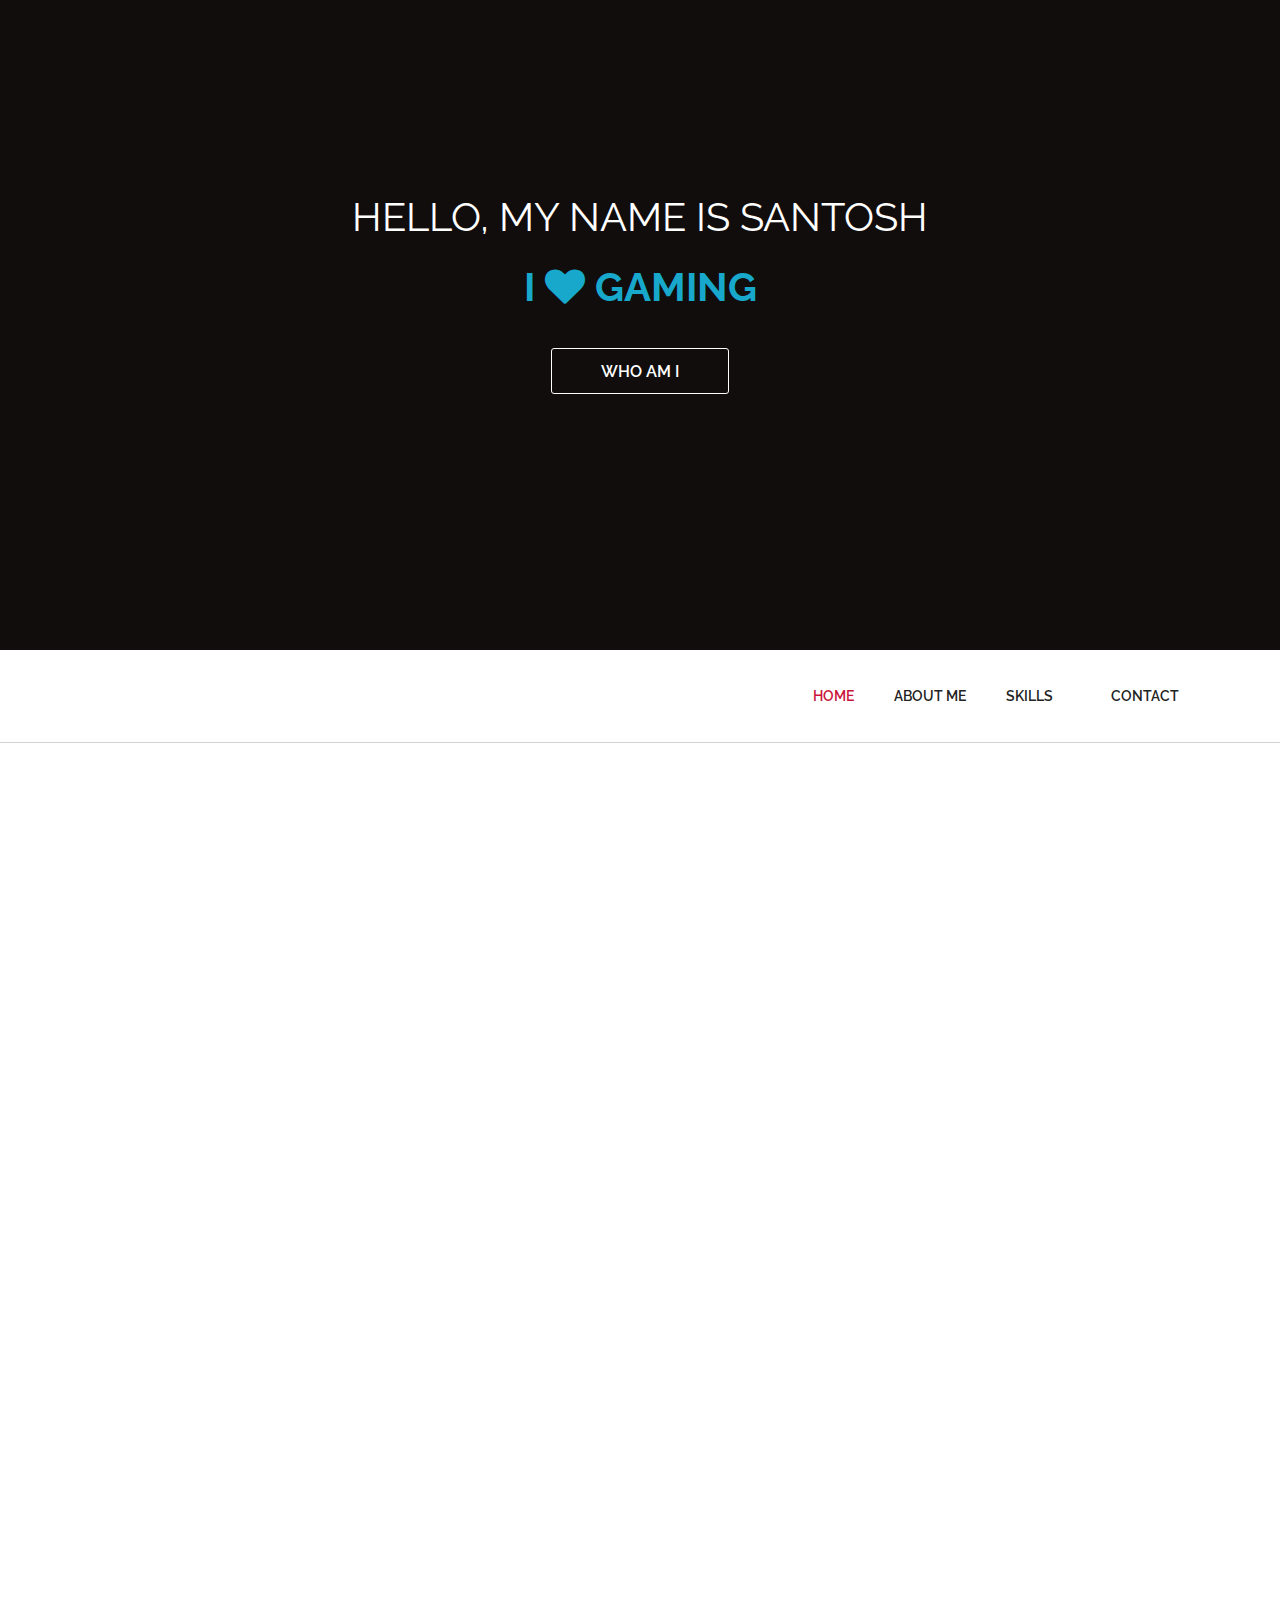
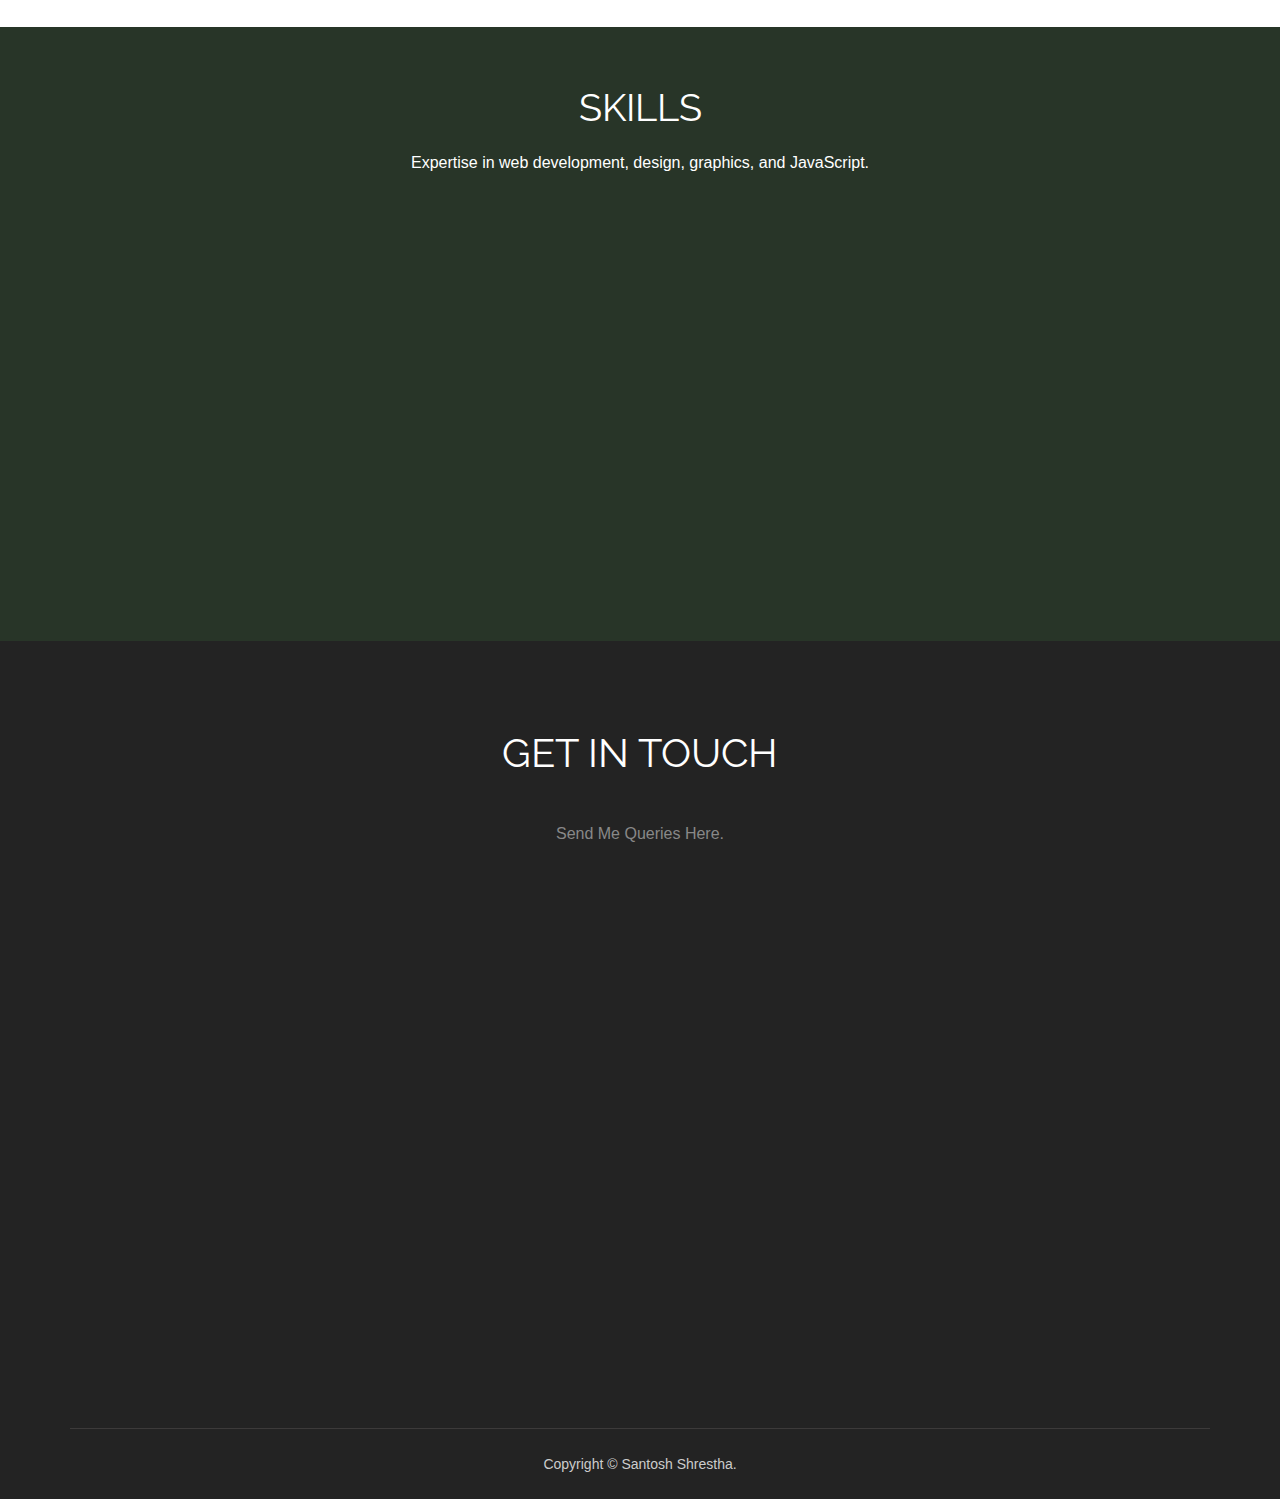
==== index.html @ 0ac62eb0 "first commit" ====
<!--
Author: http://webthemez.com
Note: Donate to remove backlink/credits in the footer(webthemez.com)--
Any help: webthemez@gmail.com
Licence: Creative Commons Attribution 3.0** - http://creativecommons.org/licenses/by/3.0/
-->
<!doctype html>
<html>
<head>
<meta charset="utf-8">
<meta name="viewport" content="width=device-width, maximum-scale=1">
<title>Santosh Shrestha</title>
<link rel="icon" href="favicon.png" type="image/png">
<link href="css/bootstrap.min.css" rel="stylesheet" type="text/css">
<link rel="stylesheet" href="js/fancybox/jquery.fancybox.css" type="text/css" media="screen" />
<link href="css/style.css" rel="stylesheet" type="text/css"> 
<link href="css/font-awesome.css" rel="stylesheet" type="text/css"> 
<link href="css/animate.css" rel="stylesheet" type="text/css">
 
<!--[if lt IE 9]>
    <script src="js/respond-1.1.0.min.js"></script>
    <script src="js/html5shiv.js"></script>
    <script src="js/html5element.js"></script>
<![endif]-->
 <style>
#hero_section{
  background-color:rgb(17, 13, 13);
}
 </style>
</head>
<body>

<!--Hero_Section-->
<section id="hero_section" class="top_cont_outer">
  <div class="hero_wrapper">
    <div class="container">
      <div class="hero_section">
        <div class="row">
          <div class="col-md-12">
		   
            <div class="top_left_cont zoomIn wow animated" > 
              <h2 >Hello, my name is Santosh<br> <strong style="color:rgb(23, 168, 204);">I <i class="fa fa-heart"></i> Gaming</strong></h2>

                <div class="underline"></div>             
              <a href="#aboutUs" class="read_more2">Who Am I</a> </div>
          </div> 
        </div>
      </div>
    </div>
  </div>
</section>
<!--Hero_Section--> 

<!--Header_section-->
<header id="header_wrapper">
  <div class="container">
    <div class="header_box">
    
	  <nav class="navbar navbar-inverse" role="navigation">
      <div class="navbar-header">
        <button type="button" id="nav-toggle" class="navbar-toggle" data-toggle="collapse" data-target="#main-nav"> <span class="sr-only">Toggle navigation</span> <span class="icon-bar"></span> <span class="icon-bar"></span> <span class="icon-bar"></span> </button>
        </div>
	    <div id="main-nav" class="collapse navbar-collapse navStyle">
			<ul class="nav navbar-nav" id="mainNav">
			  <li class="active"><a href="#hero_section" class="scroll-link">Home</a></li>
			  <li><a href="#aboutUs" class="scroll-link">About Me</a></li>
			  <li><a href="#service" class="scroll-link">Skills</a></li>

			 
			  <li><a href="#contact" class="scroll-link">Contact</a></li>
			</ul>
      </div>
	 </nav>
    </div>
  </div>
</header>
<!--Header_section--> 

<section id="aboutUs"><!--About Me-->
  <div class="inner_wrapper aboutUs-container fadeInLeft animated wow">
    <div class="container">
      <h2>Who Am I</h2>
      <h6>A passionate learner stepping into the world of software development</h6>
      <div class="inner_section"> 
        <div class="row">
          <div class="col-lg-12 about-us">
            <div class="row">
              <div class="col-md-6">
                <img class="img-responsive" style="max-height:500px;" src="myphoto.jpeg" alt="Student Developer">
              </div>
              <div class="col-md-6">
                <h3>I'm a Student Exploring the World of Code</h3>
                <p>
                  I am currently pursuing my studies, with a keen interest in software development. As a beginner, I am exploring different programming languages, frameworks, and problem-solving techniques to build my foundation in coding. 
                </p>
                <p>
                  I believe that continuous learning and hands-on practice are the keys to mastering development. My goal is to grow into a skilled developer and work on impactful projects that solve real-world problems.
                </p>

                <ul class="about-us-list">
                  <li class="points">Learning programming languages like Php, JavaScript, and C#</li>
                  <li class="points">Building small projects to enhance my coding skills</li>
                  <li class="points">Exploring web development, app development, and algorithms</li>
                  <li class="points">Participating in coding challenges and hackathons</li>
                  <li class="points">Passionate about technology and eager to learn more</li>
                </ul><!-- /.about-us-list -->
                
              </div><!-- /.col-md-6 -->
            </div><!-- /.row -->  
          </div><!-- /.col-lg-12 -->
        </div>
      </div>
    </div> 
  </div>
</section>

<!--Aboutus--> 


<!--Service-->
<section id="service" style="background-color:rgb(40, 53, 40);">
  <div class="container" >
    <h2>Skills</h2>
    <h6>Expertise in web development, design, graphics, and JavaScript.</h6>
    <div class="service_wrapper">
      <div class="row">
        <div class="col-md-3">
          <div class="service_icon delay-03s animated wow zoomIn">
            <span><i class="fa fa-code"></i></span>
          </div>
          <div class="service_block">
            <h3 class="animated fadeInUp wow">Web Development</h3>
            <p class="animated fadeInDown wow">Building responsive and dynamic websites using modern technologies.</p>
          </div>
        </div>
        <div class="col-md-3">
          <div class="service_icon icon2 delay-03s animated wow zoomIn">
            <span><i class="fa fa-html5"></i></span>
          </div>
          <div class="service_block">
            <h3 class="animated fadeInUp wow">Design</h3>
            <p class="animated fadeInDown wow">Creating visually appealing and user-friendly interfaces.</p>
          </div>
        </div>
        <div class="col-md-3">
          <div class="service_icon icon3 delay-03s animated wow zoomIn">
            <span><i class="fa fa-photo"></i></span>
          </div>
          <div class="service_block">
            <h3 class="animated fadeInUp wow">Graphics</h3>
            <p class="animated fadeInDown wow">Expertise in graphic design, branding, and digital illustrations.</p>
          </div>
        </div>
        <div class="col-md-3">
          <div class="service_icon icon3 delay-03s animated wow zoomIn">
            <span><i class="fa fa-user"></i></span>
          </div>
          <div class="service_block">
            <h3 class="animated fadeInUp wow">JavaScript</h3>
            <p class="animated fadeInDown wow">Developing interactive and dynamic web applications with JavaScript.</p>
          </div>
        </div>
      </div>
    </div>
  </div>
</section>

<!--Service-->

<!--Footer-->
<footer class="footer_wrapper" id="contact">
  <div class="container">
    <section class="page_section contact" id="contact">
      <div class="contact_section">
        <h2>Get In Touch</h2>
	<h6>Send Me Queries Here.</h6>
     
      </div>
      <div class="row">
        <div class="col-lg-4 wow fadeInLeft">	
		 <div class="contact_info">
                            <div class="detail">
                                <h4>Dhulikhel</h4>
                                <p>Dhulikhel -5, Kavre</p>
                            </div>
                            <div class="detail">
                                <h4>Call me</h4>
                                <p>+977 9847779690</p>
                            </div>
                            <div class="detail">
                                <h4>Email me</h4>
                                <p>emperoropm@gmail.com</p>
                            </div> 
                        </div>
       		  
			  
          
          <ul class="social_links">
  
            <li class="facebook animated bounceIn wow delay-03s"><a href="https://www.facebook.com/profile.php?id=100077700365118"><i class="fa fa-facebook"></i></a></li>
            <li class="facebook animated bounceIn wow delay-03s">
              <a href="https://www.instagram.com/santoshresthaa_/">
                  <i class="fa fa-instagram"></i>
              </a>
          </li>
          
          <li class="facebook animated bounceIn wow delay-03s">
              <a href="https://www.linkedin.com/in/santosh-shrestha-869738327/">
                  <i class="fa fa-linkedin"></i>
              </a>
          </li>
          </ul>
        </div>
        <div class="col-lg-8 wow fadeInLeft delay-06s">
          <form class="form"  action="https://formspree.io/f/xnnppvad" method="POST">
            <input class="input-text" type="text" name="name" placeholder="Your Name *" required>
            <input class="input-text" type="email" name="email" placeholder="Your E-mail *" required>
            <textarea class="input-text text-area" name="message" placeholder="Your Message *" rows="4" required></textarea>
            <input class="input-btn" type="submit" value="Send Message">
        </form>
        </div>
      </div>
    </section>
  </div>
  <div class="container">
    <div class="footer_bottom"><span>Copyright © Santosh Shrestha</a>. </span> </div>
  </div>
</footer>

<script type="text/javascript" src="js/jquery-1.11.0.min.js"></script>
<script type="text/javascript" src="js/bootstrap.min.js"></script>
<script type="text/javascript" src="js/jquery-scrolltofixed.js"></script>
<script type="text/javascript" src="js/jquery.nav.js"></script> 
<script type="text/javascript" src="js/jquery.easing.1.3.js"></script>
<script type="text/javascript" src="js/jquery.isotope.js"></script>
<script src="js/fancybox/jquery.fancybox.pack.js" type="text/javascript"></script> 
<script type="text/javascript" src="js/wow.js"></script> 
<script type="text/javascript" src="js/custom.js"></script>

</body>
</html>
---- css/style.css ----
/*
Author: http://webthemez.com
Note: Donate to remove backlink/credits in the footer(webthemez.com)--
Any help: webthemez@gmail.com
Licence: Creative Commons Attribution 3.0** - http://creativecommons.org/licenses/by/3.0/
*/
@charset "utf-8";
@import url(http://fonts.googleapis.com/css?family=Raleway:800,700,400);
@import url(http://fonts.googleapis.com/css?family=Signika:400,600);

/* Reset
---------------------------------*/
ul {
    list-style: none;
}

.figure {
    margin: 0px;
}

img {
    max-width: 100%;
}

a, a:hover, a:active {
    outline: 0px !important;
	text-decoration:none;
}
.clear {
    clear: both;
    display: block;
    overflow: hidden;
    visibility: hidden;
    width: 0;
    height: 0;
}
.clearfix:before,
.clearfix:after {
    content: '\0020';
    display: block;
    overflow: hidden;
    visibility: hidden;
    width: 0;
    height: 0;
}

.clearfix:after {
    clear: both;
}

/* Common style */
.grid figure {
	position: relative;
	float: left;
	overflow: hidden;
	margin: 10px 1%;
	min-width: 320px;
	max-width: 480px;
	max-height: 360px;
	width: 48%;
	background: #3085a3;
	text-align: center;
	cursor: pointer;
}

.grid figure img {
	position: relative;
	display: block;
	min-height: 100%;
	max-width: 100%;
	opacity: 0.8;
}

.grid figure figcaption {
	padding: 2em;
	color: #fff;
	text-transform: uppercase;
	font-size: 1.25em;
	-webkit-backface-visibility: hidden;
	backface-visibility: hidden;
}

.grid figure figcaption::before,
.grid figure figcaption::after {
	pointer-events: none;
}

.grid figure figcaption,
.grid figure figcaption > a {
	position: absolute;
	top: 0;
	left: 0;
	width: 100%;
	height: 100%;
}

/* Anchor will cover the whole item by default */
/* For some effects it will show as a button */
.grid figure figcaption > a {
	z-index: 1000;
	text-indent: 200%;
	white-space: nowrap;
	font-size: 0;
	opacity: 0;
}

.grid figure h2 {
	word-spacing: -0.15em;
	font-weight: 300;
}

.grid figure h2 span {
	font-weight: 800;
}

.grid figure h2,
.grid figure p {
	margin: 0;
}

.grid figure p {
	letter-spacing: 1px;
	font-size: 68.5%;
}

/*---------------*/
/***** Oscar *****/
/*---------------*/

figure.effect-oscar {
	background: -webkit-linear-gradient(45deg, #22682a 0%, #9b4a1b 40%, #3a342a 100%);
	background: linear-gradient(45deg, #22682a 0%,#9b4a1b 40%,#3a342a 100%);
}

figure.effect-oscar img {
	opacity: 0.9;
	-webkit-transition: opacity 0.35s;
	transition: opacity 0.35s;
}

figure.effect-oscar figcaption {
	padding: 3em;
	background-color: rgba(58,52,42,0.7);
	-webkit-transition: background-color 0.35s;
	transition: background-color 0.35s;
}

figure.effect-oscar figcaption::before {
	position: absolute;
	top: 30px;
	right: 30px;
	bottom: 30px;
	left: 30px;
	border: 1px solid #fff;
	content: '';
}

figure.effect-oscar h2 {
	margin: 20% 0 10px 0;
	-webkit-transition: -webkit-transform 0.35s;
	transition: transform 0.35s;
	-webkit-transform: translate3d(0,100%,0);
	transform: translate3d(0,100%,0);
	color:#A3A3A3;
}

figure.effect-oscar figcaption::before,
figure.effect-oscar p {
	opacity: 0;
	-webkit-transition: opacity 0.35s, -webkit-transform 0.35s;
	transition: opacity 0.35s, transform 0.35s;
	-webkit-transform: scale(0);
	transform: scale(0);
}

figure.effect-oscar:hover h2 {
	-webkit-transform: translate3d(0,0,0);
	transform: translate3d(0,0,0);
	color:#fff;
}

figure.effect-oscar:hover figcaption::before,
figure.effect-oscar:hover p {
	opacity: 1;
	-webkit-transform: scale(1);
	transform: scale(1);
	color:#fff;+++++++
}

figure.effect-oscar:hover figcaption {
	background-color: rgba(58,52,42,0);
}

figure.effect-oscar:hover img {
	opacity: 0.4;
}

/* Styles
---------------------------------*/
body {
    background: #fff;
    font-family: 'Open Sans', sans-serif;
    font-size: 14px;
    font-weight: normal;
    color: #888888;
    margin: 0;
}

h2 {
    font-size: 38px;
    color: #222222;
    font-family: 'Raleway', sans-serif;
    font-weight: normal;
    margin: 0px 0 25px 0;
    text-align: center;
    text-transform: uppercase;
}

h3 {
    font-family: 'Open Sans', sans-serif;
    font-weight: 600;
    color: #222222;
    font-size: 18px;
    margin: 0 0 5px 0;
}

h6 {
    font-size: 16px;
    color: #888888;
    font-family: 'Open Sans', sans-serif;
    font-weight: 400;
    text-align: center;
    margin: 0 0 60px 0;
}

p {
    line-height: 24px;
    margin: 0;
}

/* Header Styles
---------------------------------*/

#header_wrapper {
    background: #ffffff;
    padding: 20px 0px;
	
    border-top: bisque;
	box-shadow: 1px 1px 4px rgba(60, 60, 60, 0.44);
    border-bottom: 1px solid #D2D2D2;
}

.header_box {
    position: relative;
}

.logo {
    float: left;
    margin-top: 8px;
	position: relative;
	z-index: 2;
}

.res-nav_click {
    display: none;
}
	

/* Nav Styles
---------------------------------*/
.navbar-inverse {
    background-color: transparent;
    border-color: transparent;
}

.navbar {
    min-height: 40px;
    margin-bottom: 0px;
}

.navbar-inverse .navbar-nav > li > a {
    color: #222;
}

.navStyle {
    float: right;
}

.navStyle ul {
    list-style: none;
    padding: 0px;
}

.navStyle ul li {
    display: inline-block;
    margin: 0 5px;
}

.navStyle ul li:first-child {
	/*margin:0px;*/;
}

.navStyle ul li:last-child {
    margin: 0 0 0 23px;
}

.navStyle ul li a {
    display: block;
    font-size: 14px;
    color: #222222;
    font-family: 'Raleway', sans-serif;
    text-decoration: none;
    text-transform: uppercase;
    font-weight: 600;
    transition: all 0.2s ease-in-out;
    -moz-transition: all 0.2s ease-in-out;
    -webkit-transition: all 0.2s ease-in-out;
}

.navStyle ul li a:hover {
    color: #ED5441;
}

.navStyle > li > a:hover, .nav > li > a:focus {
    text-decoration: none;
    color: #ED5441;
    background-color: transparent;
}

.navbar-inverse .navbar-nav > li > a:hover, .navbar-inverse .navbar-nav > li > a:focus {
    color: #CA133A;
    background-color: transparent;
}

.navbar-inverse .navbar-nav > .active > a, .navbar-inverse .navbar-nav > .active > a:hover, .navbar-inverse .navbar-nav > .active > a:focus {
    color: #CB143B;
    background-color: transparent;
}

.navStyle > li.active > a,
.navStyle > li.active > a:hover {
    text-decoration: none;
    color: #ED5441;
    background-color: transparent;
}

.borderLeft {
    border-left: 1px solid #DADADA;
}

.borderTop {
    margin-top: 30px;
    border-top: 1px solid #DADADA;
}

.mrgTop {
    margin-top: 30px;
}
/* Top_content
---------------------------------*/

.top_cont_outer {
    background: #ED5441;
    position: relative;
	
    background: #CE1139;
	height:650px;
}

.hero_section {
    position: relative;
    padding-top: 72px;
}

.white_pad {
    position: relative;
    right: 0px;
    bottom: 0px;
}

.white_pad img {
    position: absolute;
    right: 0px;
    bottom: 0px;
}

.top_left_cont {
    padding: 110px 0;
}

.top_left_cont h3 {
    font-size: 16px;
    color: #f56eab;
    margin: 0 0 20px 0;
    text-align: left;
    font-weight: 700;
}

.top_left_cont h2 {
    font-size: 40px;
    color: #FFF;
    margin: 0 0 26px 0;
    font-family: 'Raleway', sans-serif;
    text-align: center;
    line-height: 70px;
}

.top_left_cont h2 strong {
    font-weight: 700;
	
    color: #FFE800;
}

.top_left_cont p {
font-size: 18px;
color: #FFFFFF;
margin: 0 0 30px 0;
line-height: 33px;
text-align: center;
font-weight: normal;
font-size: 22px;
/* font-weight: 300; */
text-align: center;
letter-spacing: 1px;
}

a.read_more, a.read_more2 {
    font-family: 'Raleway', sans-serif;
    display: block;
    font-size: 16px;
    width: 178px;
    height: 46px;
    line-height: 46px;
    border-radius: 3px;
    text-align: center;
    text-transform: uppercase;
    font-weight: 600;
    transition: all 0.2s ease-in-out;
    -moz-transition: all 0.2s ease-in-out;
    -webkit-transition: all 0.2s ease-in-out;
    background: transparent;
    color: #fff;
    border: 1px solid #fff;
	margin:0 auto;
}
a.read_more{
	 color: #3C3C3C;
	 border: 1px solid #3C3C3C;
}
a.read_more2:hover, a.read_more:hover {
    background: #fff;
    color: #0593F9;
    border: 1px solid #fff;
}
a.read_more:hover {
    background: #fff;
    color: #ED5441;
    border: 1px solid #ED5441;
}

	







/* Services
---------------------------------*/

#service {
    padding: 60px 0px;
    background: #CE1139;
}
#service h2{
  color: #fff;

}
.service_wrapper {
    padding: 40px 0 40px;
}

.service_section {
}

.service_block {
    text-align: center;
    padding-left: 15px;
    padding-right: 15px; 
	position: relative;
}

.service_icon {  
    width: 90px;
    height: 85px;
    margin: 0px auto 25px; 
}

 

.service_icon span {
    background: transparent; 
    display: block;
    height: 100%;
    width: 100%;
	
    border: 1px solid #fff;
    border-radius: 50%;
}

.service_icon i {
  color: #FFFFFF;
font-size: 40px;
margin-top: 0;
position: relative;
top: 20px;
z-index: 20;
display: block;
text-align: center;
}

.service_block h3 {
    font-family: 'Raleway', sans-serif;
    font-weight: 600;
    font-size: 25px;
    color: #fff;
margin: 35px 0 15px; 
}
#service h6{
color:#fff;
}
.service_block p {
    font-size: 16px;
    color: #fff;
    margin: 0 0 35px 0; 
}
	


/* Latest Work
---------------------------------*/


#work_outer {
    background: #f9f9f9;
    padding: 70px 0px;
    position: relative;
}

.work_pic {
    position: absolute;
    right: 0;
    top: 25%;
    width: 50%;
}

.inner_section {
    padding: 0px;
}

.service-list {
    padding: 0 0 0 0;
    font-size: 14px;
    margin-bottom: 40px;
}

.service-list-col1 {
    float: left;
    width: 60px;
    text-align: center;
}

.service-list-col1 i {
    display:;
    color: #888;
    font-size: 19px;
    font-style: normal;
    line-height: 20px;
}

.service-list-col2 {
    overflow: hidden;
}

.page_section.alabaster {
    background: #fafafa;
}

.work_bottom {
    padding: 20px 0 0 0px;
}

.work_bottom span {
    font-size: 18px;
    color: #333333;
    display: block;
    margin: 0 0 20px 0;
}

a.contact_btn {
    background: #fff;
    text-transform: uppercase;
    display: block;
    width: 176px;
    height: 49px;
    text-align: center;
    line-height: 49px;
    font-size: 16px;
    color: #ED5441;
    border-radius: 3px;
    font-family: 'Raleway', sans-serif;
    font-weight: 600;
    border: 2px solid #ED5441;
    transition: all 0.2s ease-in-out;
    -moz-transition: all 0.2s ease-in-out;
    -webkit-transition: all 0.2s ease-in-out;
}

a.contact_btn:hover {
    background: #ED5441;
    color: #fff;
}

.input-text {
    background: transparent;
}


/* Portfolio
---------------------------------*/


#Portfolio {
    padding: 60px 0px;
}

.Portfolio-nav {
    padding: 0;
    margin: 0 0 45px 0;
    list-style: none;
    text-align: center;
}

.Portfolio-nav li {
    margin: 0 10px;
    display: inline;
}

.Portfolio-nav li a {
    display: inline-block;
    padding: 10px 22px;
    font-size: 12px;
    line-height: 20px;
    color: #222222;
    border-radius: 4px;
    text-transform: uppercase;
    background: #f7f7f7;
    margin-bottom: 5px;
    transition: all 0.3s ease-in-out;
    -moz-transition: all 0.3s ease-in-out;
    -webkit-transition: all 0.3s ease-in-out;
}

.Portfolio-nav li a:hover {
    background: #ED5441;
    color: #fff;
    text-decoration: none;
}

.portfolioContainer {
    margin: 0 auto;
    padding-left: 15px;
    width: auto !important;
}

.Portfolio-box {
    text-align: center;
    width: 350px;
    overflow: hidden;
    float: left;
    padding: 12px 0px;
}

.Portfolio-box img {
    transition: all 0.3s ease-in-out;
    -moz-transition: all 0.3s ease-in-out;
    -webkit-transition: all 0.3s ease-in-out;
}

.Portfolio-box img:hover {
    opacity: 0.6;
}

.Portfolio-nav li a.current {
    background: #ED5441;
    color: #fff;
    text-decoration: none;
}

img {
    max-width: 100%;
}

/* no transition on .isotope container */

.isotope .isotope-item {
  /* change duration value to whatever you like */
    -webkit-transition-duration: 0.6s;
    -moz-transition-duration: 0.6s;
    transition-duration: 0.6s;
}

.isotope .isotope-item {
    -webkit-transition-property: -webkit-transform, opacity;
    -moz-transition-property: -moz-transform, opacity;
    transition-property: transform, opacity;
}

.page_section.paddind {
    padding-bottom: 60px;
}


/* Happy Clients
---------------------------------*/



#clients {
    padding: 60px 0px;
}

.client_area {
    width: 960px;
    margin: 0px auto;
}

.client_section {
    padding: 35px 0 0 0;
}

.client_section.btm {
    padding: 20px 0 0 0;
}

.client_profile {
    float: left;
    text-align: center;
}

.client_profile.flt {
    float: right;
}

.client_profile_pic {
    border-radius: 50%;
    border: 2px solid #f5f5f5;
    margin: 0 0 15px 0;
    width: 220px;
    height: 220px;
}

.client_profile_pic img {
    border-radius: 50%;
    border: 3px solid #f5f5f5;
}

.client_profile h3 {
    font-size: 18px;
    color: #49b5e7;
    margin: 0 0 0 0;
}

.client_profile span {
    display: block;
    font-size: 16px;
    color: #888888;
}

/* Clients
---------------------------------*/


.client_logos {
    background: #CE1139;
    padding: 60px 0;
    margin-top: 60px;
}

.client_logos ul {
    padding: 0;
    margin: 0;
    list-style: none;
    text-align: center;
}

.client_logos ul li {
    display: inline;
    margin: 0 25px;
}

.client_logos ul a {
    display: inline-block;
    margin: 0 20px;
}

.page_section.team {
    padding: 60px 0;
}

.page_section.team h6 {
    margin-bottom: 40px;
}

/* About Us
--------------------------- */
 
.aboutUs-container {
background-repeat: no-repeat;
background-position: right;
background-size: auto 100%;
background-position-y: 70px;
}
#about-us .read-more{
	border: 1px solid #ED5441;
	color: #1a1a1a;
}

#about-us .read-more:hover{
	background-color: #e74c3c;
	border: 1px solid #e74c3c;
	color: #fff;
}
.about-us-post-container{
	background-repeat: no-repeat;
	background-position: right;
	background-size: auto 100%;
}
.about-us{
	margin-top: 70px;
	margin-bottom: 50px;
}
.about-us h3{
	font-size:28px;
}
.points{ 
	margin-bottom: 10px;
	font-size:14px;
	padding-left:0px;
}
.about-us p{
	/*font-size: 0.9375em;*/
	line-height: 1.625em;
	padding: 15px 0;
}
.about-us .about-us-list{
	list-style: none;
	margin-bottom: 20px;
	padding-left:0px;
}

.about-us .points{
	position: relative;
	list-style-type: none;
	padding: 5px 0 5px 30px;
}

.about-us .points:before{
	content: "\f058";
	position: absolute;
	font-family: FontAwesome;
	font-size: 1.125em;
	color: #CE1139;
	left: 0px;
	top: 3px;
}

.about-us-link a:first-child{
	margin-left: 0;
}


/* Team
---------------------------------*/
.team_section {
    max-width: 993px;
    margin: 0 auto;
}

.team_area {
    width: 30.66%;
    margin-right: 3.82979%; 
    overflow: hidden;
    text-align: center;
    float: left;
}

.team_area span {
    margin-bottom: 24px;
    display: block;
}

.team_area:nth-of-type(3n+0) {
    margin: 0;
}

.team_box {
    width: auto;
    height: auto;
    position: relative;
    border-radius: 50%;
    margin: 0px 3px 25px 3px;
}
/*
.team_box_shadow {
    transition: all 0.3s ease-in-out;
    -moz-transition: all 0.3s ease-in-out;
    -webkit-transition: all 0.3s ease-in-out;
    position: absolute;
    width: 100%;
    height: 26%;
    z-index: 10;
    bottom: 0px;
} */

.team_box_shadow a {
    display: block;
    width: 100%;
    height: 100%; 
}

.team_box:hover .team_box_shadow {
    box-shadow: inset  0px 0px 0px 148px rgba(17,17,17,0.80);
}

.team_box:hover ul {
    display: block;
    opacity: 1;
}

.team_box img {
    display: block;
    border-radius: 0%;
    width: 90%;
    margin: 0 auto;
}

.team_box ul {
    display: block;
    padding: 0;
    margin: 0;
    list-style: none;
    position: absolute;
    left: 0;
    top: 88%;
    width: 100%;
    text-align: center;
    margin-top: -14px;
    z-index: 15;
    transition: all 0.6s ease-in-out;
    -moz-transition: all 0.6s ease-in-out;
    -webkit-transition: all 0.6s ease-in-out;
}

.team_box ul li {
    display: inline-block;
    margin: 0 11px;
	width: 34px; 
border-radius: 50%;
background: #fff;
padding: 10px 0 4px;
margin-bottom: 5px;
}

.team_box ul li a { 
    display: inline-block;
    font-size: 18px;
    color: #232323;
    transition: all 0.3s ease-in-out;
    -moz-transition: all 0.3s ease-in-out;
    -webkit-transition: all 0.3s ease-in-out;
}

.team_box ul li a:hover, .team_box ul li a:focus {
    text-decoration: none;
}

.team_box ul li a.fa-twitter:hover {
    color: #55acee;
}

.team_box ul li a.fa-facebook:hover {
    color: #3b5998;
}

.team_box ul li a.fa-pinterest:hover {
    color: #cb2026;
}

.team_box ul li a.fa-google-plus:hover {
    color: #dd4b39;
}
 .img-circle {
border-radius: 50%;
}
.centered {
text-align: center;
}
#team .fa {
width: 30px;
height: 30px;
margin: 0 3px;
border-radius: 100%;
font-size: 15px;
line-height: 30px;
outline: 0;
color: #CE1139;
background-color: #fff;
-webkit-transition: all .3s;
-moz-transition: all .3s;
transition: all .3s;
border: 1px solid #CE1139;
}
#aboutUs {
    padding: 60px 0;
    background: #fff;
}

/* Contact
---------------------------------*/
.page_section.contact {
    padding: 90px 0 100px;
}
 
.contact_section {
    margin: 0 0 60px 0;
}

.contact_section h2 {
    font-size: 40px;
    color: #ffffff;
    margin: 0 0 50px 0;
    text-transform: uppercase;
}

.contact_block {
    text-align: center;
}

.contact_block_icon {
    border-radius: 50%;
    height: 85px;
    width: 85px;
    margin: 0px auto 20px;
}

.contact_block_icon.icon2 {
    border-color: #ED5441;
}

.contact_block_icon.icon3 {
    border-color: #49b5e7;
}

.contact_block_icon span {
    background: none repeat scroll 0 0 #f56eab;
    border: 5px solid #fff;
    border-radius: 50%;
    display: block;
    height: 100%;
    width: 100%;
}

.contact_block_icon.icon2 {
    border-color: #ED5441;
}

.contact_block_icon.icon2 span {
    background: #ED5441;
}

.contact_block_icon.icon3 {
    border-color: #49b5e7;
}

.contact_block_icon.icon3 span {
    background: #49b5e7;
}

.contact_block_icon i {
    color: #fff;
    font-size: 36px;
    margin-top: 0;
    position: relative;
    top: 26px;
    z-index: 20;
}

.contact_block span {
    display: block;
    font-size: 16px;
    color: #ffffff;
    line-height: 20px;
}

.contact_block span a {
    display: block;
    font-size: 16px;
    color: #ffffff;
    line-height: 20px;
}

.contact_info {
    font-size: 15px;
    margin: 0 0 0 20px;
    padding-left: 0;
}

.contact_info  h3 {
    font-size: 24px;
    font-weight: 600;
    margin: 0 0 30px;
    color: #fff;
}

.contact_info p {
    line-height: 28px;
    display: block;
    font-size: 16px;
    color: #ffffff;
    margin: 0 0 30px;
}

.social_links {
    padding:0;
    margin: 0;
    display: block;
    overflow: hidden;
    list-style: none;
}

.social_links li {
    float: left;
    margin-right: 4px;
}

.social_links li a {
    display: block;
    width: 50px;
    height: 50px;
    text-align: center;
    line-height: 50px;
    font-size: 25px;
    color: #fff;
}

.social_links li a:hover, .social_links li a:focus {
    text-decoration: none;
    border-radius: 80px;
}

.twitter a:hover {
    color: #55acee;
}

.facebook a:hover {
    color: #3b5998;
}

.pinterest a:hover {
    color: #cb2026;
}

.gplus a:hover {
    color: #dd4b39;
}
 

.form {
    margin: 0 66px 0 30px;
}

.input-text {
    padding: 15px 16px;
    border: 1px solid #ccc;
    width: 100%;
    height: 50px;
    display: block;
    border-radius: 4px;
    font-size: 15px;
    color: #aaa;
    margin: 0 0 15px 0;
    transition: all 0.3s ease-in-out;
    -moz-transition: all 0.3s ease-in-out;
    -webkit-transition: all 0.3s ease-in-out;
}

.input-text:focus {
    border: 1px solid #fff;
    outline: 0;
    -webkit-box-shadow: inset 0 1px 1px rgba(0, 0, 0, 0.075), 0 0 8px rgba(124, 197, 118, 0.3);
    -moz-box-shadow: inset 0 1px 1px rgba(0, 0, 0, 0.075), 0 0 8px rgba(124, 197, 118, 0.3);
    box-shadow: inset 0 1px 1px rgba(0, 0, 0, 0.075), 0 0 8px rgba(124, 197, 118, 0.3);
}

.input-text.text-area {
    height: 230px;
    resize: none;
    overflow: auto;
    
}

.input-btn {    
    width: 175px;
    height: 50px;
    letter-spacing: 0px;
    background: #CE1139;
    border-radius: 3px;
    color: #ffffff;
    font-size: 16px;
    text-transform: uppercase;
    font-weight: 600;
    border: 0px;
    transition: all 0.3s ease-in-out;
    -moz-transition: all 0.3s ease-in-out;
    -webkit-transition: all 0.3s ease-in-out;
}

.input-btn:hover {
    background: #fff;
    color: #222;
}

/* Footer
---------------------------------*/

.footer_wrapper {
    background: #232323;
}

.footer_bottom {
    border-top: 1px solid #3C3A3A;
    padding: 25px 0;
}

.footer_bottom span {
    display: block;
    font-size: 14px;
    color: #cccccc;
    text-align: center;
}

.footer_bottom span a {
    display: inline-block;
    color: #CE1139;
    font-size: 16px;
    transition: all 0.3s ease-in-out;
    -moz-transition: all 0.3s ease-in-out;
    -webkit-transition: all 0.3s ease-in-out;
}

.footer_bottom span a:hover {
    color: #fff;
}

/* Animation Timers
---------------------------------*/
.delay-02s {
    animation-delay: 0.2s;
    -webkit-animation-delay: 0.2s;
}

.delay-03s {
    animation-delay: 0.3s;
    -webkit-animation-delay: 0.3s;
}

.delay-04s {
    animation-delay: 0.4s;
    -webkit-animation-delay: 0.4s;
}

.delay-05s {
    animation-delay: 0.5s;
    -webkit-animation-delay: 0.5s;
}

.delay-06s {
    animation-delay: 0.6s;
    -webkit-animation-delay: 0.6s;
}

.delay-07s {
    animation-delay: 0.7s;
    -webkit-animation-delay: 0.7s;
}

.delay-08s {
    animation-delay: 0.8s;
    -webkit-animation-delay: 0.8s;
}

.delay-09s {
    animation-delay: 0.9s;
    -webkit-animation-delay: 0.9s;
}

.delay-1s {
    animation-delay: 1s;
    -webkit-animation-delay: 1s;
}

.delay-12s {
    animation-delay: 1.2s;
    -webkit-animation-delay: 1.2s;
}


/*new_profolio*/



	
/* Portfolio */	
	
.container.portfolio_title {
    padding-bottom: 0px;
}

#portfolio {
    padding: 60px 0 40px;
}



/* Portfolio Filters */	

#filters {
    margin-top: 10px;
    margin-bottom: 40px;
    text-align: center;
    display: block;
    float: none;
    z-index: 2;
    position: relative;
}

#filters ul li {
    display: inline-block;
    margin: 0 5px;
}

#filters ul li a {
    display: block;
}

#filters ul li a h5 {
    background: none repeat scroll 0 0 #f7f7f7;
    border-radius: 4px;
    display: inline-block;
    
    font-size: 12px;
    line-height: 20px;
    margin-bottom: 5px;
    padding: 10px 22px;
    text-transform: uppercase;
    transition: all 0.3s ease-in-out 0s;
    background: #fff;
    border: #C2C2C2 solid 1px;
    color: #7C7C7C;
}

#filters ul li a:hover h5, #filters ul li a.active h5 {
    background: #CE1139;
    color: #FFFFFF;
    text-decoration: none;
    border: #CE1139 solid 1px;
}

.section-title h2 {
    color: #222222;
    font-family: 'Raleway', sans-serif;
    font-size: 34px;
    letter-spacing: -1px;
    margin: 0 0 15px;
    text-align: center;
    text-transform: uppercase;
}

.section-title span {
    display: block;
    color: #888888;
    font-family: 'Open Sans',sans-serif;
    font-size: 16px;
    font-weight: 400;
    margin: 0 0 60px;
    text-align: center;
}



/* Portfolio Items */	

#portfolio_wrapper {
    position: relative;
    padding: 0;
    width: 100%;
    margin: 0 auto;
    display: block;
}

#portfolio_wrapper .one-four {
    margin: 0!important;
    line-height: 0;
    width: 25%;
    padding: 0;
    position: relative;
}

.portfolio-item {
    padding: 0;
    position: relative;
    overflow: hidden;
}

.portfolio-item .portfolio_img {
    overflow: hidden;
    display: block;
    position: relative;
}

.portfolio-item .portfolio_img img {
    width: 100%;
    height: auto;
}

.portfolio-item:hover .item_overlay {
    opacity: 1;
    transition: all 0.4s ease 0s;
    -moz-transition: all 0.4s ease 0s;
    -webkit-transition: all 0.4s ease 0s;
    -ms-transition: all 0.4s ease 0s;
    -o-transition: all 0.4s ease 0s;
}

.item_overlay {
    width: 100%;
    height: 100%;
    position: absolute;
    top: 0;
    left: 0;
    opacity: 0;
    transition: all 0.3s ease 0s;
    -moz-transition: all 0.3s ease 0s;
    -webkit-transition: all 0.3s ease 0s;
    -o-transition: all 0.3s ease 0s;
    cursor: pointer;
}

.open-project-link {
    width: 100%;
    height: 100%;
    position: absolute;
    z-index: 100;
}

.item_overlay:hover {
    background:rgba(89, 89, 89, 0.7);
}

.item_info {
    position: absolute;
    height: 100px;
    width: 100%;
    top: 50%;
    margin-top: -50px;
    text-align: center;
}

.project_name {
    color: #fff;
    text-transform: uppercase;
    margin-top: 25px;
    
    opacity: 0;
    font-size: 18px;
    transition: all 0.2s ease 0s;
    -moz-transition: all 0.2s ease 0s;
    -webkit-transition: all 0.2s ease 0s;
    -ms-transition: all 0.2s ease 0s;
    -o-transition: all 0.2s ease 0s;
    position: relative;
    z-index: 10;
}

.portfolio-item:hover .project_name {
    opacity: 1;
    -webkit-transition: opacity .1s .2s;
    -moz-transition: opacity .1s .2s;
    -ms-transition: opacity .1s .2s;
    -o-transition: opacity .1s .2s;
    transition: opacity .1s .2s;
}

.project_catg {
    font-size: 14px;
    color: #fff;
    opacity: 0;
    margin-top: 0px;
    transition: all 0.2s ease 0s;
    -moz-transition: all 0.2s ease 0s;
    -webkit-transition: all 0.2s ease 0s;
    -ms-transition: all 0.2s ease 0s;
    -o-transition: all 0.2s ease 0s;
}

.portfolio-item:hover .project_catg {
    opacity: 0.8;
    -webkit-transition: opacity .1s .2s;
    -moz-transition: opacity .1s .2s;
    -ms-transition: opacity .1s .2s;
    -o-transition: opacity .1s .2s;
    transition: opacity .1s .2s;
}

.zoom-icon {
    left: 50%;
    margin-left: -20px;
    position: inherit;
    width: 40px;
    height: 40px;
    margin-top: 40px;
    opacity: 0;
    background: url(images/zoom.png);
    background-size: 40px 40px;
    transition: all 0.3s ease 0.1s;
    -moz-transition: all 0.3s ease 0.2s;
    -webkit-transition: all 0.3s ease 0.2s;
    -ms-transition: all 0.3s ease 0.2s;
    -o-transition: all 0.3s ease 0.2s;
}

.portfolio-item:hover .zoom-icon {
    opacity: 1;
    margin-top: 0px;
    -webkit-transition: opacity .3s .2s, margin-top .3s .2s;
    -moz-transition: opacity .3s .2s, margin-top .3s .2s;
    -ms-transition: opacity .3s .2s, margin-top .3s .2s;
    -o-transition: opacity .3s .2s, margin-top .3s .2s;
    transition: opacity .3s .2s, margin-top .3s .2s;
}
	
	
	
	
/* Portfolio Isotope Transitions */	

.isotope, .isotope .isotope-item {
    -webkit-transition-duration: 0.8s;
    -moz-transition-duration: 0.8s;
    -ms-transition-duration: 0.8s;
    -o-transition-duration: 0.8s;
    transition-duration: 0.8s;
}

.isotope {
    -webkit-transition-property: height, width;
    -moz-transition-property: height, width;
    -ms-transition-property: height, width;
    -o-transition-property: height, width;
    transition-property: height, width;
}

.isotope .isotope-item {
    -webkit-transition-property: -webkit-transform, opacity;
    -moz-transition-property: -moz-transform, opacity;
    -ms-transition-property: -ms-transform, opacity;
    -o-transition-property: -o-transform, opacity;
    transition-property: transform, opacity;
}

.isotope.no-transition, .isotope.no-transition .isotope-item, .isotope .isotope-item.no-transition {
    -webkit-transition-duration: 0s;
    -moz-transition-duration: 0s;
    -ms-transition-duration: 0s;
    -o-transition-duration: 0s;
    transition-duration: 0s;
}



/* Portfolio Expander */	



#project_container {
    display: none;
    background-color: #FFF;
}

#project-page-button-fullscreen {
    height: auto;
    z-index: 100;
    position: absolute;
    right: 30px;
    top: 30px;
}

#project-page-button-fullscreen li {
    display: inline-block;
    font-size: 30px;
}

#project-page-button-fullscreen li a {
    background: url(images/close.png) no-repeat #fff;
    background-size: 50px 50px;
    width: 50px;
    height: 50px;
    display: block;
    border-radius: 50px;
    opacity: 0.5;
}

#project-page-button-fullscreen li a:hover {
    opacity: 1;
}

#project-page-button {
    text-align: center;
    margin-bottom: 20px;
    height: auto;
    position: relative;
    z-index: 100;
}

#project-page-button li {
    display: inline-block;
    margin: 60px 10px 0px 10px;
    font-size: 30px;
}

#project_data {
    margin-bottom: 0px;
}

.project-section-title {
    text-align: center;
    margin-bottom: 40px;
}

.project-section-title h1 {
    margin-bottom: 5px!important;
    letter-spacing: 1px;
    font-family: 'Raleway', sans-serif;
}

.project-page {
    background-color: #FFF;
    width: 100%;
    height: auto;
    left: 0;
    padding-bottom: 40px;
}

	
/* Portfolio*/	
	
	
.project-image-slider .bx-wrapper .bx-next {
    background: url("images/project_slider_right.png") no-repeat;
    background-size: 35px 65px;
    opacity: 0.3;
    right: -90px;
}

.project-image-slider .bx-wrapper .bx-prev {
    background: url("images/project_slider_left.png") no-repeat;
    background-size: 35px 65px;
    opacity: 0.3;
    left: -90px;
}

.project-image-slider .bx-wrapper .bx-next:hover, .project-image-slider .bx-wrapper .bx-prev:hover {
    opacity: 1;
    background-position: 0;
}

.project-image-slider .bx-wrapper .bx-controls-direction a {
    height: 65px;
    margin-top: -33px;
    outline: 0 none;
    position: absolute;
    text-indent: -9999px;
    top: 50%;
    width: 35px;
    z-index: 100;
}
	
/* Portfolio Normal Expander */		
	
.project-description {
    margin-top: 40px;
    margin-bottom: 20px;
    width: 100%;
    height: auto;
}

.small-border {
    height: 2px;
    width: 50px;
    background-color: #ddd;
    margin-bottom: 15px;
}

.visit-project {
    width: 100%;
    text-align: center;
    border-top: 1px solid #ddd;
    margin-top: 20px;
    padding: 55px 0 20px 0;
}

.project-description h5 {
    color: #222222;
    text-transform: uppercase;
    margin-bottom: 5px;
}
	
	
	
/* Portfolio FullScreen Expander */			
	
#cycle-loader {
    height: 32px;
    left: 50%;
    margin: -8px 0 0 -8px;
    position: absolute;
    top: 50%;
    width: 32px;
    z-index: 999;
}

#arrow_left {
    top: 50%;
    height: 60px;
    position: absolute;
    left: 30px;
    width: 32px;
    z-index: 1000;
    margin-top: -30px;
}

#arrow_right {
    top: 50%;
    height: 60px;
    position: absolute;
    right: 30px;
    width: 32px;
    z-index: 1000;
    margin-top: -30px;
}

#arrow_left:hover, #arrow_right:hover {
    margin-top: -28px;
}

#arrow_left:active, #arrow_right:active {
    margin-top: -28px;
}

div.mc-image {
    -webkit-transition: opacity 1s ease-in-out;
    -moz-transition: opacity 1s ease-in-out;
    -o-transition: opacity 1s ease-in-out;
    transition: opacity 1s ease-in-out;
    -webkit-background-size: cover;
    -moz-background-size: cover;
    -o-background-size: cover;
    background-size: cover;
    background-position: center center;
    background-repeat: no-repeat;
    height: 100%;
    overflow: hidden;
    width: 100%;
}

.in-slide-content div.info-slide {
    background: #FFF url(images/info.png) no-repeat left bottom;
    background-size: 46px 46px;
    position: absolute;
    top: 30px;
    left: 30px;
    width: 46px;
    height: 46px;
    margin: 0;
    display: block;
    text-indent: 10px;
    -moz-border-radius: 23px;
    -webkit-border-radius: 23px;
    border-radius: 23px;
    cursor: pointer;
    z-index: 1000;
    -ms-filter: "progid: DXImageTransform.Microsoft.Alpha(Opacity=50)";
    filter: alpha(opacity=0.5);
    opacity: 0.5;
    -webkit-transition: all 0.3s;
    -moz-transition: all 0.3s;
    -o-transition: all 0.3s;
    -ms-transition: all 0.3s;
    transition: all 0.3s;
}

.in-slide-content div.info-slide:hover {
    width: 200px;
    background: #FFF;
    position: absolute;
    bottom: 40px;
    padding: 10px 20px;
    text-indent: 0px;
    moz-border-radius: 0px;
    -webkit-border-radius: 0px;
    border-radius: 0px;
    z-index: 1000;
    -ms-filter: "progid: DXImageTransform.Microsoft.Alpha(Opacity=100)";
    filter: alpha(opacity=1);
    opacity: 1;
}

.in-slide-content h2, .in-slide-content p {
    padding: 0;
    margin: 0;
    font-size: 12px;
    line-height: 24px;
}

.in-slide-content h2 {
    font-size: 14px;
    color: #444;
    text-shadow: none;
    font-weight: normal;
    text-transform: uppercase;
    z-index: 1001;
    position: relative;
    white-space: nowrap;
}

.info-slide p {
    color: #aaa;
    font-size: 13px;
    text-shadow: none;
    z-index: 1001;
    position: relative;
    margin: 0;
    font-weight: normal;
    white-space: nowrap;
}

.in-slide-content div.info-slide h2 {
    display: none;
    padding: 10px 10px 0 10px;
}

.in-slide-content div.info-slide p {
    display: none;
    padding: 0px 10px 10px 10px;
}

.in-slide-content div.info-slide:hover h2, .in-slide-content div.info-slide:hover p {
    display: inherit;
    padding: 0;
}

/*
   Media Queries
--------------------------- */
@media (min-width: 768px) and (max-width: 1200px) {

.aboutUs-container {
background-repeat: no-repeat;
background-position: right;
background-size: auto 59%;
background-position-y: 150px;
}
}
@media (max-width: 768px) {
.navStyle {
float: right;
width: auto; 
text-align: center;
}
.aboutUs-container{
	background-image:none;
}
p{
font-size:14px;
}
.top_cont_outer { 
height: 335px;
}
.hero_section {
position: relative;
padding-top: 10px;
}
.top_left_cont {
padding: 38px 0;
}
.top_left_cont h2 {
font-size: 25px;
color: #FFF;
line-height: 39px;
margin: 0 0 9px 0;
}
.inner_section {
padding: 20px 0 20px;
}
#aboutUs img{
margin-bottom:20px;
}
#aboutUs h3{
font-size:26px;
line-height:22px;
}
.service_block h3 { 
font-size: 16px;
}
service_block p {
font-size: 14px; 
margin: 0px;
margin-bottom: 20px;
}
#filters ul{
padding-left:0px;
}
.form {
margin: 0 18px;
}
.page_section.team{
padding: 40px 0;
}
, #clients {
padding: 40px 0;
}
.client_logos ul li {
display: inline;
margin: 0 25px;
padding: 11px 0;
display: inline-block;
}
.social_links li {
float: left; 
}
.contact_section{
margin:0;
}
h2, .contact_section h2 {
font-size: 30px;
}
.page_section.contact {
padding: 60px 0 50px;
} 
.navbar-inverse .navbar-toggle .icon-bar{
background:#ED5441;
}
.navbar-inverse .navbar-toggle {
border-color: transparent;
}
.navbar-inverse .navbar-toggle:hover, .navbar-inverse .navbar-toggle:focus{
background:none;
outline: none;
}
.navStyle ul li {
display: block;
}
.navStyle {
float: right;
width: 100%;
text-align:center;
}
.navbar {
border: 0px solid #fff;
min-height: 40px;
margin-bottom: 0px;
float: right;
}
.navStyle ul li {
display: block;
margin: 0px;
}
.navStyle ul li:last-child {
margin: 0px;
}
.navbar-inverse .navbar-nav > li > a {
color: #222; 
font-size:12px;
padding: 10px 11px;
}
} 
@media (max-width: 480px){ 
.navStyle {
float: left;
width: 100%; 
text-align: left;
}
.navbar {
border: 0px solid #fff;
min-height: 40px;
margin-bottom: 0px;
float: initial;
width: 100%;
}
.team_area {
width: 99%;
}
.read_more2{
display:none;
}
}
.rt-box {
float: left;
width: 70%;
text-align: left;
margin-left: 10px;
}
img.img.img-circle.lt-box {
float: left;
width: 60px;
height: auto;
}
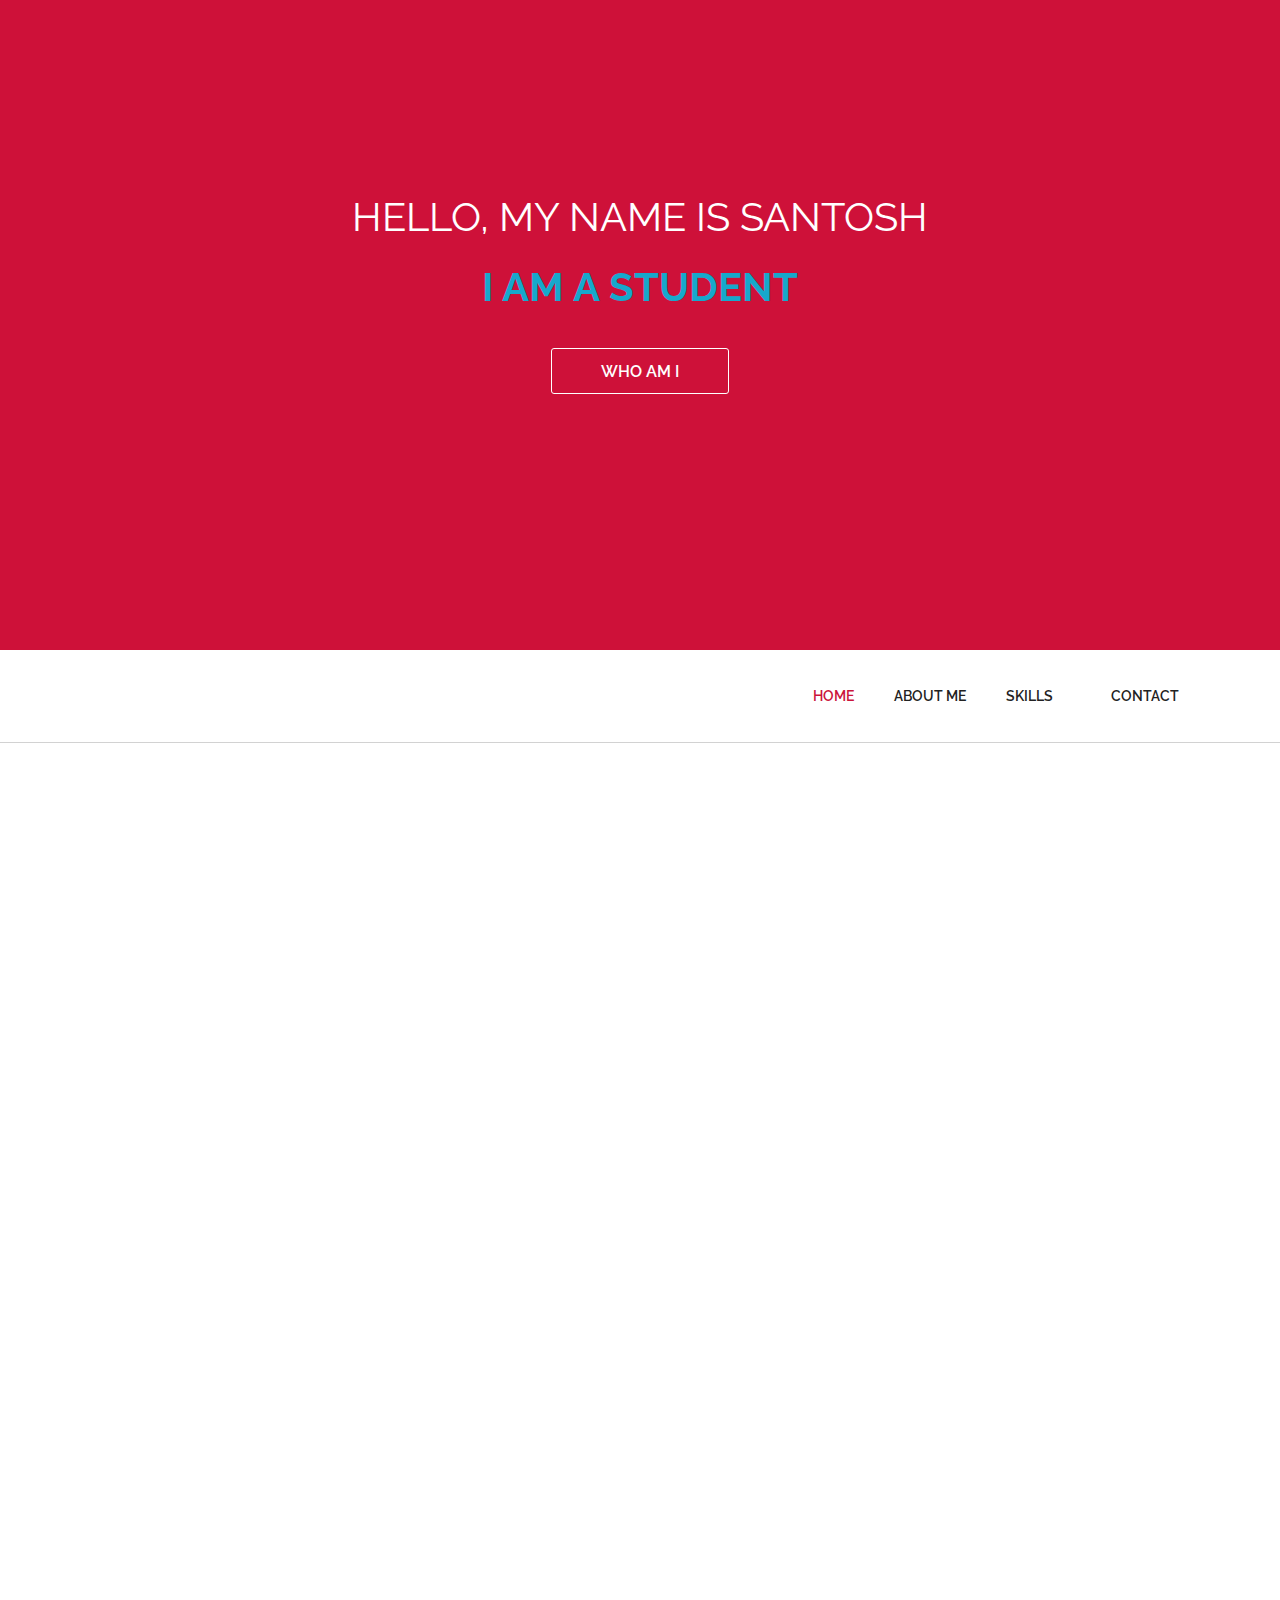
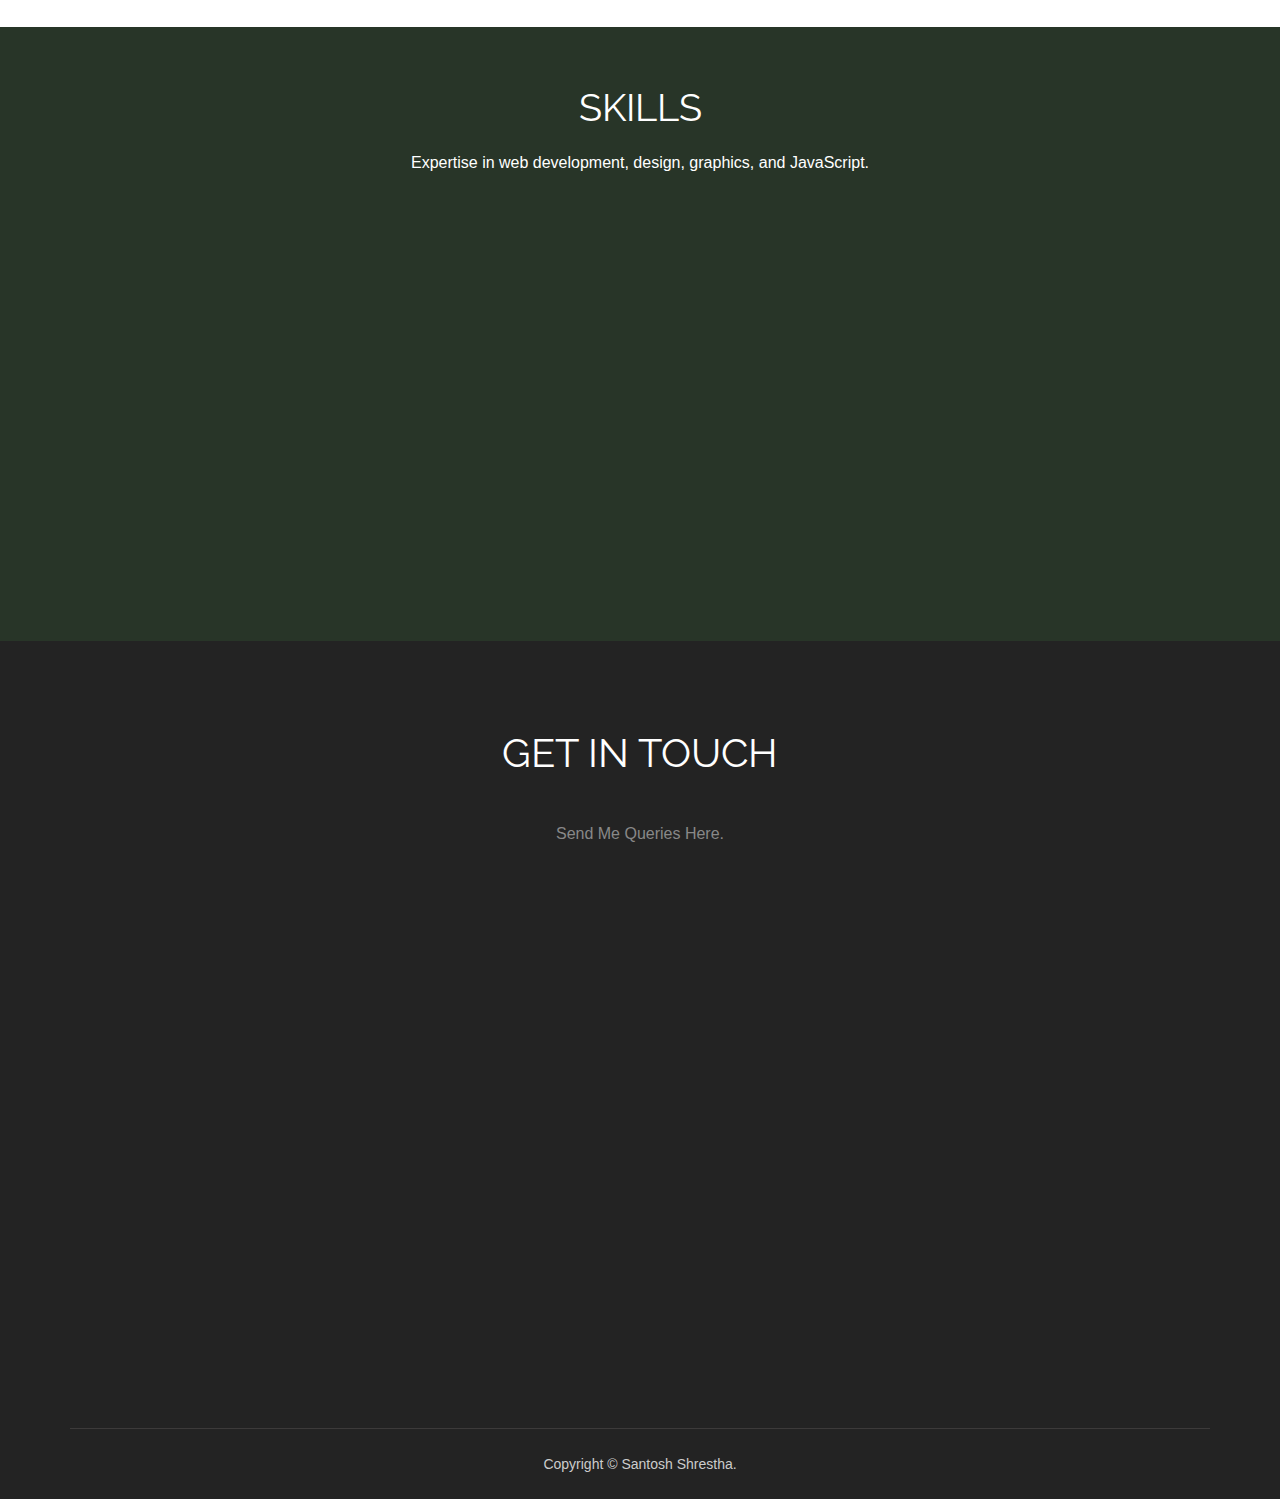
==== commit 2b081885: "first commit" ====
--- a/index.html
+++ b/index.html
@@ -23,9 +23,7 @@
     <script src="js/html5element.js"></script>
 <![endif]-->
  <style>
-#hero_section{
-  background-color:rgb(17, 13, 13);
-}
+
  </style>
 </head>
 <body>
@@ -39,7 +37,7 @@
           <div class="col-md-12">
 		   
             <div class="top_left_cont zoomIn wow animated" > 
-              <h2 >Hello, my name is Santosh<br> <strong style="color:rgb(23, 168, 204);">I <i class="fa fa-heart"></i> Gaming</strong></h2>
+              <h2 >Hello, my name is Santosh<br> <strong style="color:rgb(23, 168, 204);">I Am A Student</strong></h2>
 
                 <div class="underline"></div>             
               <a href="#aboutUs" class="read_more2">Who Am I</a> </div>
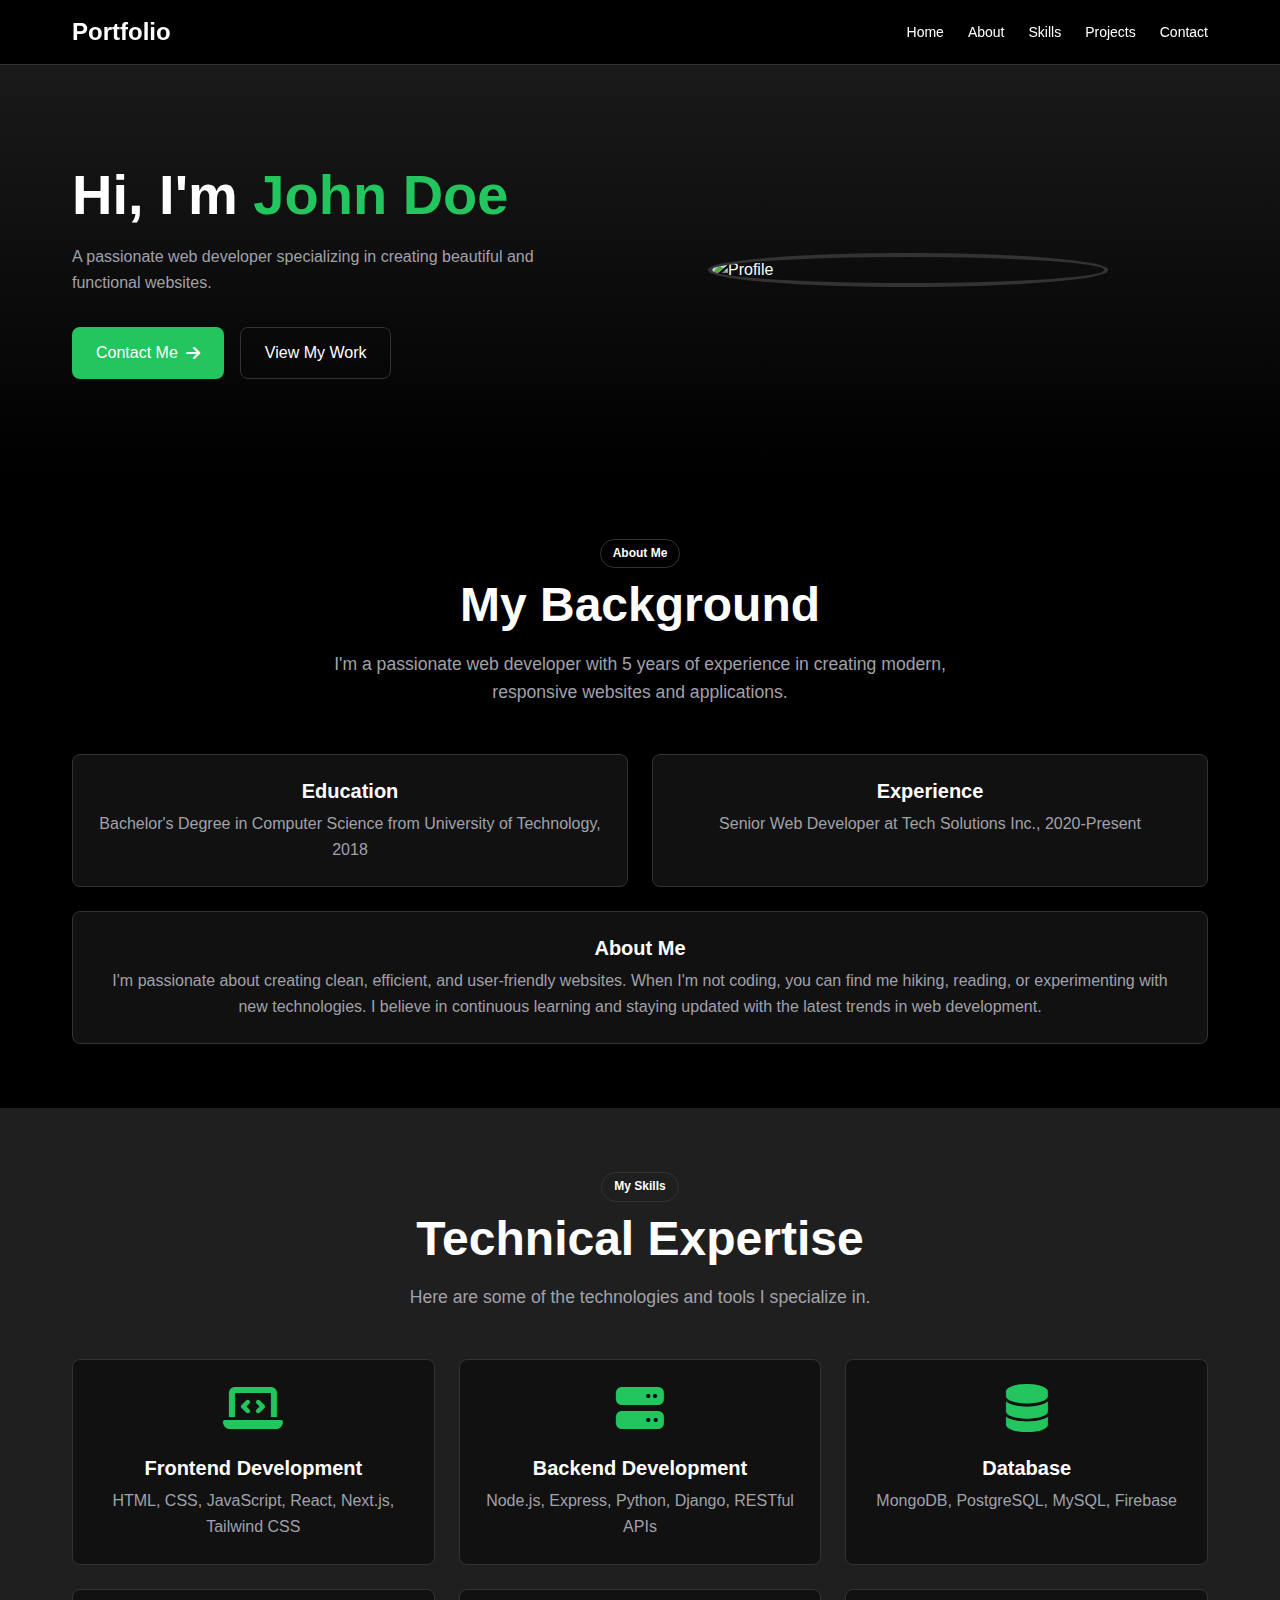
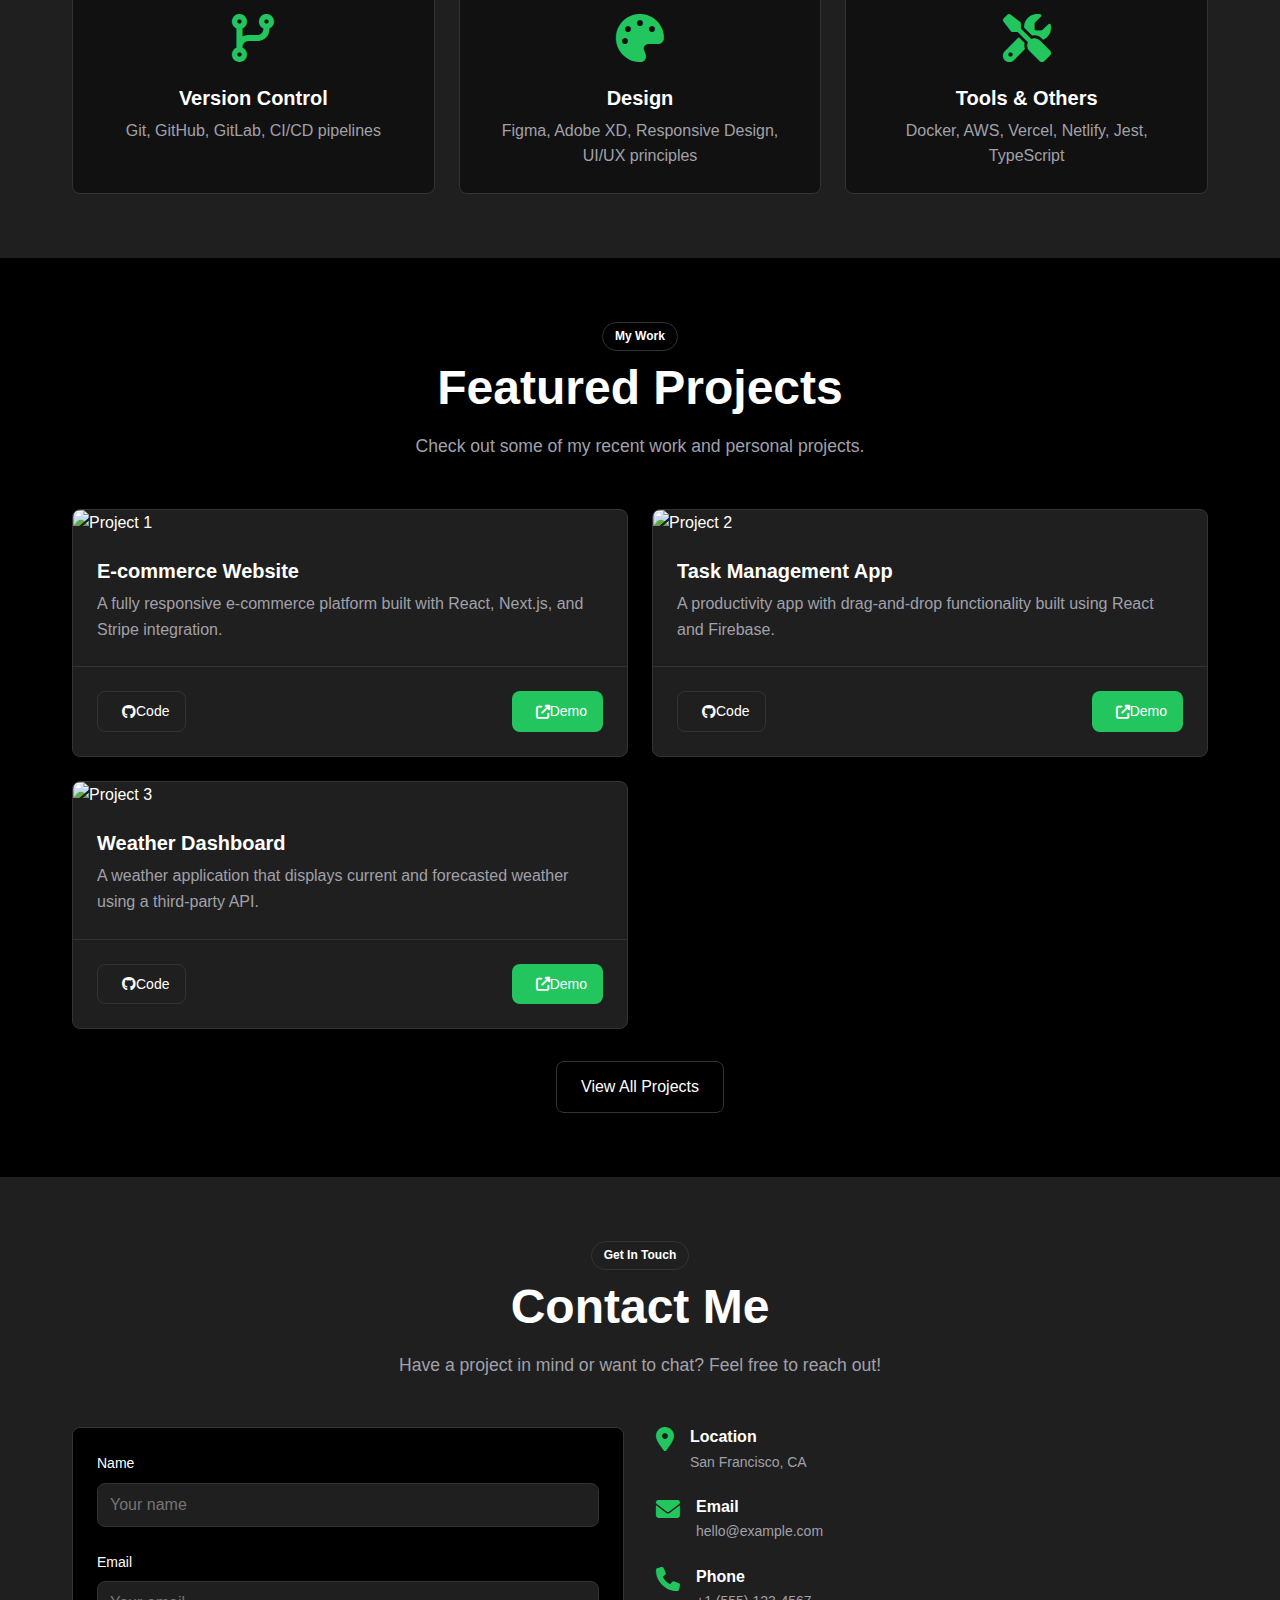
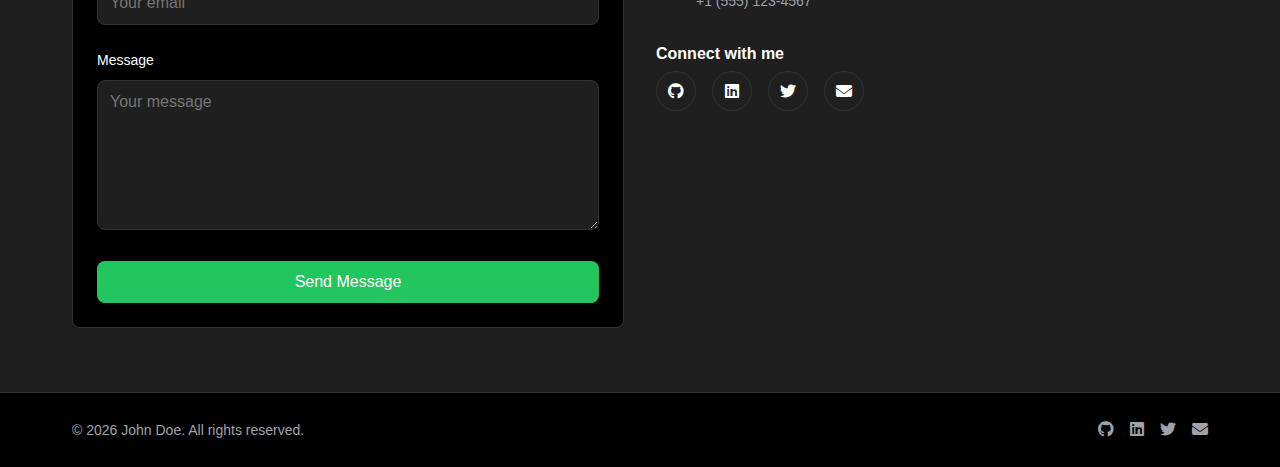
==== commit 3ba578fc: "Your commit message" ====
--- a/index.html
+++ b/index.html
@@ -1,239 +1,301 @@
-<!--
-Author: http://webthemez.com
-Note: Donate to remove backlink/credits in the footer(webthemez.com)--
-Any help: webthemez@gmail.com
-Licence: Creative Commons Attribution 3.0** - http://creativecommons.org/licenses/by/3.0/
--->
-<!doctype html>
-<html>
+<!DOCTYPE html>
+<html lang="en">
 <head>
-<meta charset="utf-8">
-<meta name="viewport" content="width=device-width, maximum-scale=1">
-<title>Santosh Shrestha</title>
-<link rel="icon" href="favicon.png" type="image/png">
-<link href="css/bootstrap.min.css" rel="stylesheet" type="text/css">
-<link rel="stylesheet" href="js/fancybox/jquery.fancybox.css" type="text/css" media="screen" />
-<link href="css/style.css" rel="stylesheet" type="text/css"> 
-<link href="css/font-awesome.css" rel="stylesheet" type="text/css"> 
-<link href="css/animate.css" rel="stylesheet" type="text/css">
- 
-<!--[if lt IE 9]>
-    <script src="js/respond-1.1.0.min.js"></script>
-    <script src="js/html5shiv.js"></script>
-    <script src="js/html5element.js"></script>
-<![endif]-->
- <style>
-
- </style>
+  <meta charset="UTF-8">
+  <meta name="viewport" content="width=device-width, initial-scale=1.0">
+  <title>Personal Portfolio</title>
+  <link rel="stylesheet" href="style.css">
+  <!-- Font Awesome for icons -->
+  <link rel="stylesheet" href="https://cdnjs.cloudflare.com/ajax/libs/font-awesome/6.4.0/css/all.min.css">
 </head>
 <body>
-
-<!--Hero_Section-->
-<section id="hero_section" class="top_cont_outer">
-  <div class="hero_wrapper">
+  <!-- Header -->
+  <header class="header">
     <div class="container">
-      <div class="hero_section">
-        <div class="row">
-          <div class="col-md-12">
-		   
-            <div class="top_left_cont zoomIn wow animated" > 
-              <h2 >Hello, my name is Santosh<br> <strong style="color:rgb(23, 168, 204);">I Am A Student</strong></h2>
-
-                <div class="underline"></div>             
-              <a href="#aboutUs" class="read_more2">Who Am I</a> </div>
-          </div> 
-        </div>
-      </div>
+      <a href="#" class="logo">Portfolio</a>
+      
+      <button class="menu-toggle" id="menu-toggle" aria-label="Toggle menu">
+        <i class="fas fa-bars"></i>
+      </button>
+      
+      <!-- Desktop Navigation -->
+      <nav class="desktop-nav">
+        <a href="#home" class="nav-link">Home</a>
+        <a href="#about" class="nav-link">About</a>
+        <a href="#skills" class="nav-link">Skills</a>
+        <a href="#projects" class="nav-link">Projects</a>
+        <a href="#contact" class="nav-link">Contact</a>
+      </nav>
+      
+      <!-- Mobile Navigation -->
+      <nav class="mobile-nav" id="mobile-nav">
+        <a href="#home" class="nav-link">Home</a>
+        <a href="#about" class="nav-link">About</a>
+        <a href="#skills" class="nav-link">Skills</a>
+        <a href="#projects" class="nav-link">Projects</a>
+        <a href="#contact" class="nav-link">Contact</a>
+      </nav>
     </div>
-  </div>
-</section>
-<!--Hero_Section--> 
-
-<!--Header_section-->
-<header id="header_wrapper">
-  <div class="container">
-    <div class="header_box">
-    
-	  <nav class="navbar navbar-inverse" role="navigation">
-      <div class="navbar-header">
-        <button type="button" id="nav-toggle" class="navbar-toggle" data-toggle="collapse" data-target="#main-nav"> <span class="sr-only">Toggle navigation</span> <span class="icon-bar"></span> <span class="icon-bar"></span> <span class="icon-bar"></span> </button>
-        </div>
-	    <div id="main-nav" class="collapse navbar-collapse navStyle">
-			<ul class="nav navbar-nav" id="mainNav">
-			  <li class="active"><a href="#hero_section" class="scroll-link">Home</a></li>
-			  <li><a href="#aboutUs" class="scroll-link">About Me</a></li>
-			  <li><a href="#service" class="scroll-link">Skills</a></li>
-
-			 
-			  <li><a href="#contact" class="scroll-link">Contact</a></li>
-			</ul>
-      </div>
-	 </nav>
+  </header>
+
+  <main>
+    <!-- Hero Section -->
+    <section id="home" class="hero">
+      <div class="container">
+        <div class="hero-content">
+          <div class="hero-text">
+            <h1 class="hero-title">Hi, I'm <span class="accent">John Doe</span></h1>
+            <p class="hero-subtitle">A passionate web developer specializing in creating beautiful and functional websites.</p>
+            <div class="hero-buttons">
+              <a href="#contact" class="btn btn-primary">Contact Me <i class="fas fa-arrow-right"></i></a>
+              <a href="#projects" class="btn btn-outline">View My Work</a>
+            </div>
+          </div>
+          <div class="hero-image">
+            <img src="https://via.placeholder.com/400" alt="Profile" class="profile-image">
+          </div>
+        </div>
+      </div>
+    </section>
+
+    <!-- About Section -->
+    <section id="about" class="about">
+      <div class="container">
+        <div class="section-header">
+          <span class="badge">About Me</span>
+          <h2 class="section-title">My Background</h2>
+          <p class="section-subtitle">I'm a passionate web developer with 5 years of experience in creating modern, responsive websites and applications.</p>
+        </div>
+        
+        <div class="about-cards">
+          <div class="card">
+            <div class="card-content">
+              <h3 class="card-title">Education</h3>
+              <p class="card-text">Bachelor's Degree in Computer Science from University of Technology, 2018</p>
+            </div>
+          </div>
+          
+          <div class="card">
+            <div class="card-content">
+              <h3 class="card-title">Experience</h3>
+              <p class="card-text">Senior Web Developer at Tech Solutions Inc., 2020-Present</p>
+            </div>
+          </div>
+          
+          <div class="card card-full">
+            <div class="card-content">
+              <h3 class="card-title">About Me</h3>
+              <p class="card-text">I'm passionate about creating clean, efficient, and user-friendly websites. When I'm not coding, you can find me hiking, reading, or experimenting with new technologies. I believe in continuous learning and staying updated with the latest trends in web development.</p>
+            </div>
+          </div>
+        </div>
+      </div>
+    </section>
+
+    <!-- Skills Section -->
+    <section id="skills" class="skills">
+      <div class="container">
+        <div class="section-header">
+          <span class="badge">My Skills</span>
+          <h2 class="section-title">Technical Expertise</h2>
+          <p class="section-subtitle">Here are some of the technologies and tools I specialize in.</p>
+        </div>
+        
+        <div class="skills-grid">
+          <div class="card">
+            <div class="card-content">
+              <i class="fas fa-laptop-code skill-icon"></i>
+              <h3 class="card-title">Frontend Development</h3>
+              <p class="card-text">HTML, CSS, JavaScript, React, Next.js, Tailwind CSS</p>
+            </div>
+          </div>
+          
+          <div class="card">
+            <div class="card-content">
+              <i class="fas fa-server skill-icon"></i>
+              <h3 class="card-title">Backend Development</h3>
+              <p class="card-text">Node.js, Express, Python, Django, RESTful APIs</p>
+            </div>
+          </div>
+          
+          <div class="card">
+            <div class="card-content">
+              <i class="fas fa-database skill-icon"></i>
+              <h3 class="card-title">Database</h3>
+              <p class="card-text">MongoDB, PostgreSQL, MySQL, Firebase</p>
+            </div>
+          </div>
+          
+          <div class="card">
+            <div class="card-content">
+              <i class="fas fa-code-branch skill-icon"></i>
+              <h3 class="card-title">Version Control</h3>
+              <p class="card-text">Git, GitHub, GitLab, CI/CD pipelines</p>
+            </div>
+          </div>
+          
+          <div class="card">
+            <div class="card-content">
+              <i class="fas fa-palette skill-icon"></i>
+              <h3 class="card-title">Design</h3>
+              <p class="card-text">Figma, Adobe XD, Responsive Design, UI/UX principles</p>
+            </div>
+          </div>
+          
+          <div class="card">
+            <div class="card-content">
+              <i class="fas fa-tools skill-icon"></i>
+              <h3 class="card-title">Tools & Others</h3>
+              <p class="card-text">Docker, AWS, Vercel, Netlify, Jest, TypeScript</p>
+            </div>
+          </div>
+        </div>
+      </div>
+    </section>
+
+    <!-- Projects Section -->
+    <section id="projects" class="projects">
+      <div class="container">
+        <div class="section-header">
+          <span class="badge">My Work</span>
+          <h2 class="section-title">Featured Projects</h2>
+          <p class="section-subtitle">Check out some of my recent work and personal projects.</p>
+        </div>
+        
+        <div class="projects-grid">
+          <div class="project-card">
+            <img src="https://via.placeholder.com/400x225" alt="Project 1" class="project-image">
+            <div class="project-header">
+              <h3 class="project-title">E-commerce Website</h3>
+            </div>
+            <div class="project-content">
+              <p class="project-description">A fully responsive e-commerce platform built with React, Next.js, and Stripe integration.</p>
+            </div>
+            <div class="project-footer">
+              <a href="#" class="btn btn-sm btn-outline"><i class="fab fa-github"></i> Code</a>
+              <a href="#" class="btn btn-sm btn-primary"><i class="fas fa-external-link-alt"></i> Demo</a>
+            </div>
+          </div>
+          
+          <div class="project-card">
+            <img src="https://via.placeholder.com/400x225" alt="Project 2" class="project-image">
+            <div class="project-header">
+              <h3 class="project-title">Task Management App</h3>
+            </div>
+            <div class="project-content">
+              <p class="project-description">A productivity app with drag-and-drop functionality built using React and Firebase.</p>
+            </div>
+            <div class="project-footer">
+              <a href="#" class="btn btn-sm btn-outline"><i class="fab fa-github"></i> Code</a>
+              <a href="#" class="btn btn-sm btn-primary"><i class="fas fa-external-link-alt"></i> Demo</a>
+            </div>
+          </div>
+          
+          <div class="project-card">
+            <img src="https://via.placeholder.com/400x225" alt="Project 3" class="project-image">
+            <div class="project-header">
+              <h3 class="project-title">Weather Dashboard</h3>
+            </div>
+            <div class="project-content">
+              <p class="project-description">A weather application that displays current and forecasted weather using a third-party API.</p>
+            </div>
+            <div class="project-footer">
+              <a href="#" class="btn btn-sm btn-outline"><i class="fab fa-github"></i> Code</a>
+              <a href="#" class="btn btn-sm btn-primary"><i class="fas fa-external-link-alt"></i> Demo</a>
+            </div>
+          </div>
+        </div>
+        
+        <div class="view-all">
+          <a href="#" class="btn btn-outline">View All Projects</a>
+        </div>
+      </div>
+    </section>
+
+    <!-- Contact Section -->
+    <section id="contact" class="contact">
+      <div class="container">
+        <div class="section-header">
+          <span class="badge">Get In Touch</span>
+          <h2 class="section-title">Contact Me</h2>
+          <p class="section-subtitle">Have a project in mind or want to chat? Feel free to reach out!</p>
+        </div>
+        
+        <div class="contact-grid">
+          <div class="contact-form-container">
+            <form id="contact-form" class="contact-form">
+              <div class="form-group">
+                <label for="name">Name</label>
+                <input type="text" id="name" name="name" placeholder="Your name" required>
+              </div>
+              
+              <div class="form-group">
+                <label for="email">Email</label>
+                <input type="email" id="email" name="email" placeholder="Your email" required>
+              </div>
+              
+              <div class="form-group">
+                <label for="message">Message</label>
+                <textarea id="message" name="message" placeholder="Your message" required></textarea>
+              </div>
+              
+              <button type="submit" class="btn btn-primary btn-full">Send Message</button>
+            </form>
+          </div>
+          
+          <div class="contact-info">
+            <div class="contact-item">
+              <i class="fas fa-map-marker-alt contact-icon"></i>
+              <div>
+                <h3 class="contact-title">Location</h3>
+                <p class="contact-text">San Francisco, CA</p>
+              </div>
+            </div>
+            
+            <div class="contact-item">
+              <i class="fas fa-envelope contact-icon"></i>
+              <div>
+                <h3 class="contact-title">Email</h3>
+                <p class="contact-text">hello@example.com</p>
+              </div>
+            </div>
+            
+            <div class="contact-item">
+              <i class="fas fa-phone contact-icon"></i>
+              <div>
+                <h3 class="contact-title">Phone</h3>
+                <p class="contact-text">+1 (555) 123-4567</p>
+              </div>
+            </div>
+            
+            <div class="social-links">
+              <h3 class="contact-title">Connect with me</h3>
+              <div class="social-icons">
+                <a href="#" class="social-icon" aria-label="GitHub"><i class="fab fa-github"></i></a>
+                <a href="#" class="social-icon" aria-label="LinkedIn"><i class="fab fa-linkedin"></i></a>
+                <a href="#" class="social-icon" aria-label="Twitter"><i class="fab fa-twitter"></i></a>
+                <a href="mailto:hello@example.com" class="social-icon" aria-label="Email"><i class="fas fa-envelope"></i></a>
+              </div>
+            </div>
+          </div>
+        </div>
+      </div>
+    </section>
+  </main>
+
+  <!-- Footer -->
+  <footer class="footer">
+    <div class="container">
+      <p class="copyright">© <span id="current-year"></span> John Doe. All rights reserved.</p>
+      <div class="footer-social">
+        <a href="#" class="footer-icon" aria-label="GitHub"><i class="fab fa-github"></i></a>
+        <a href="#" class="footer-icon" aria-label="LinkedIn"><i class="fab fa-linkedin"></i></a>
+        <a href="#" class="footer-icon" aria-label="Twitter"><i class="fab fa-twitter"></i></a>
+        <a href="mailto:hello@example.com" class="footer-icon" aria-label="Email"><i class="fas fa-envelope"></i></a>
+      </div>
     </div>
-  </div>
-</header>
-<!--Header_section--> 
-
-<section id="aboutUs"><!--About Me-->
-  <div class="inner_wrapper aboutUs-container fadeInLeft animated wow">
-    <div class="container">
-      <h2>Who Am I</h2>
-      <h6>A passionate learner stepping into the world of software development</h6>
-      <div class="inner_section"> 
-        <div class="row">
-          <div class="col-lg-12 about-us">
-            <div class="row">
-              <div class="col-md-6">
-                <img class="img-responsive" style="max-height:500px;" src="myphoto.jpeg" alt="Student Developer">
-              </div>
-              <div class="col-md-6">
-                <h3>I'm a Student Exploring the World of Code</h3>
-                <p>
-                  I am currently pursuing my studies, with a keen interest in software development. As a beginner, I am exploring different programming languages, frameworks, and problem-solving techniques to build my foundation in coding. 
-                </p>
-                <p>
-                  I believe that continuous learning and hands-on practice are the keys to mastering development. My goal is to grow into a skilled developer and work on impactful projects that solve real-world problems.
-                </p>
-
-                <ul class="about-us-list">
-                  <li class="points">Learning programming languages like Php, JavaScript, and C#</li>
-                  <li class="points">Building small projects to enhance my coding skills</li>
-                  <li class="points">Exploring web development, app development, and algorithms</li>
-                  <li class="points">Participating in coding challenges and hackathons</li>
-                  <li class="points">Passionate about technology and eager to learn more</li>
-                </ul><!-- /.about-us-list -->
-                
-              </div><!-- /.col-md-6 -->
-            </div><!-- /.row -->  
-          </div><!-- /.col-lg-12 -->
-        </div>
-      </div>
-    </div> 
-  </div>
-</section>
-
-<!--Aboutus--> 
-
-
-<!--Service-->
-<section id="service" style="background-color:rgb(40, 53, 40);">
-  <div class="container" >
-    <h2>Skills</h2>
-    <h6>Expertise in web development, design, graphics, and JavaScript.</h6>
-    <div class="service_wrapper">
-      <div class="row">
-        <div class="col-md-3">
-          <div class="service_icon delay-03s animated wow zoomIn">
-            <span><i class="fa fa-code"></i></span>
-          </div>
-          <div class="service_block">
-            <h3 class="animated fadeInUp wow">Web Development</h3>
-            <p class="animated fadeInDown wow">Building responsive and dynamic websites using modern technologies.</p>
-          </div>
-        </div>
-        <div class="col-md-3">
-          <div class="service_icon icon2 delay-03s animated wow zoomIn">
-            <span><i class="fa fa-html5"></i></span>
-          </div>
-          <div class="service_block">
-            <h3 class="animated fadeInUp wow">Design</h3>
-            <p class="animated fadeInDown wow">Creating visually appealing and user-friendly interfaces.</p>
-          </div>
-        </div>
-        <div class="col-md-3">
-          <div class="service_icon icon3 delay-03s animated wow zoomIn">
-            <span><i class="fa fa-photo"></i></span>
-          </div>
-          <div class="service_block">
-            <h3 class="animated fadeInUp wow">Graphics</h3>
-            <p class="animated fadeInDown wow">Expertise in graphic design, branding, and digital illustrations.</p>
-          </div>
-        </div>
-        <div class="col-md-3">
-          <div class="service_icon icon3 delay-03s animated wow zoomIn">
-            <span><i class="fa fa-user"></i></span>
-          </div>
-          <div class="service_block">
-            <h3 class="animated fadeInUp wow">JavaScript</h3>
-            <p class="animated fadeInDown wow">Developing interactive and dynamic web applications with JavaScript.</p>
-          </div>
-        </div>
-      </div>
-    </div>
-  </div>
-</section>
-
-<!--Service-->
-
-<!--Footer-->
-<footer class="footer_wrapper" id="contact">
-  <div class="container">
-    <section class="page_section contact" id="contact">
-      <div class="contact_section">
-        <h2>Get In Touch</h2>
-	<h6>Send Me Queries Here.</h6>
-     
-      </div>
-      <div class="row">
-        <div class="col-lg-4 wow fadeInLeft">	
-		 <div class="contact_info">
-                            <div class="detail">
-                                <h4>Dhulikhel</h4>
-                                <p>Dhulikhel -5, Kavre</p>
-                            </div>
-                            <div class="detail">
-                                <h4>Call me</h4>
-                                <p>+977 9847779690</p>
-                            </div>
-                            <div class="detail">
-                                <h4>Email me</h4>
-                                <p>emperoropm@gmail.com</p>
-                            </div> 
-                        </div>
-       		  
-			  
-          
-          <ul class="social_links">
-  
-            <li class="facebook animated bounceIn wow delay-03s"><a href="https://www.facebook.com/profile.php?id=100077700365118"><i class="fa fa-facebook"></i></a></li>
-            <li class="facebook animated bounceIn wow delay-03s">
-              <a href="https://www.instagram.com/santoshresthaa_/">
-                  <i class="fa fa-instagram"></i>
-              </a>
-          </li>
-          
-          <li class="facebook animated bounceIn wow delay-03s">
-              <a href="https://www.linkedin.com/in/santosh-shrestha-869738327/">
-                  <i class="fa fa-linkedin"></i>
-              </a>
-          </li>
-          </ul>
-        </div>
-        <div class="col-lg-8 wow fadeInLeft delay-06s">
-          <form class="form"  action="https://formspree.io/f/xnnppvad" method="POST">
-            <input class="input-text" type="text" name="name" placeholder="Your Name *" required>
-            <input class="input-text" type="email" name="email" placeholder="Your E-mail *" required>
-            <textarea class="input-text text-area" name="message" placeholder="Your Message *" rows="4" required></textarea>
-            <input class="input-btn" type="submit" value="Send Message">
-        </form>
-        </div>
-      </div>
-    </section>
-  </div>
-  <div class="container">
-    <div class="footer_bottom"><span>Copyright © Santosh Shrestha</a>. </span> </div>
-  </div>
-</footer>
-
-<script type="text/javascript" src="js/jquery-1.11.0.min.js"></script>
-<script type="text/javascript" src="js/bootstrap.min.js"></script>
-<script type="text/javascript" src="js/jquery-scrolltofixed.js"></script>
-<script type="text/javascript" src="js/jquery.nav.js"></script> 
-<script type="text/javascript" src="js/jquery.easing.1.3.js"></script>
-<script type="text/javascript" src="js/jquery.isotope.js"></script>
-<script src="js/fancybox/jquery.fancybox.pack.js" type="text/javascript"></script> 
-<script type="text/javascript" src="js/wow.js"></script> 
-<script type="text/javascript" src="js/custom.js"></script>
-
+  </footer>
+
+  <script src="script.js"></script>
 </body>
 </html>--- a/style.css
+++ b/style.css
@@ -0,0 +1,542 @@
+/* Base Styles */
+:root {
+    --color-primary: #22c55e;
+    --color-primary-hover: #16a34a;
+    --color-background: #000000;
+    --color-background-alt: #111111;
+    --color-background-light: #1f1f1f;
+    --color-text: #ffffff;
+    --color-text-muted: #a1a1aa;
+    --color-border: #333333;
+    --border-radius: 8px;
+    --transition: all 0.3s ease;
+  }
+  
+  * {
+    margin: 0;
+    padding: 0;
+    box-sizing: border-box;
+  }
+  
+  html {
+    scroll-behavior: smooth;
+  }
+  
+  body {
+    font-family: -apple-system, BlinkMacSystemFont, 'Segoe UI', Roboto, Oxygen, Ubuntu, Cantarell, 'Open Sans', 'Helvetica Neue', sans-serif;
+    background-color: var(--color-background);
+    color: var(--color-text);
+    line-height: 1.6;
+    overflow-x: hidden;
+  }
+  
+  .container {
+    width: 100%;
+    max-width: 1200px;
+    margin: 0 auto;
+    padding: 0 2rem;
+  }
+  
+  a {
+    text-decoration: none;
+    color: inherit;
+  }
+  
+  img {
+    max-width: 100%;
+    height: auto;
+  }
+  
+  section {
+    padding: 4rem 0;
+  }
+  
+  /* Typography */
+  h1, h2, h3, h4, h5, h6 {
+    font-weight: 700;
+    line-height: 1.2;
+  }
+  
+  .section-header {
+    text-align: center;
+    margin-bottom: 3rem;
+  }
+  
+  .section-title {
+    font-size: 2.5rem;
+    margin-bottom: 1rem;
+  }
+  
+  .section-subtitle {
+    color: var(--color-text-muted);
+    max-width: 700px;
+    margin: 0 auto;
+    font-size: 1.1rem;
+  }
+  
+  /* Buttons */
+  .btn {
+    display: inline-flex;
+    align-items: center;
+    justify-content: center;
+    padding: 0.75rem 1.5rem;
+    border-radius: var(--border-radius);
+    font-weight: 500;
+    cursor: pointer;
+    transition: var(--transition);
+    font-size: 1rem;
+  }
+  
+  .btn-primary {
+    background-color: var(--color-primary);
+    color: white;
+    border: none;
+  }
+  
+  .btn-primary:hover {
+    background-color: var(--color-primary-hover);
+  }
+  
+  .btn-outline {
+    background-color: transparent;
+    color: var(--color-text);
+    border: 1px solid var(--color-border);
+  }
+  
+  .btn-outline:hover {
+    background-color: var(--color-background-light);
+  }
+  
+  .btn-sm {
+    padding: 0.5rem 1rem;
+    font-size: 0.875rem;
+  }
+  
+  .btn-full {
+    width: 100%;
+  }
+  
+  .btn i {
+    margin-left: 0.5rem;
+  }
+  
+  /* Badge */
+  .badge {
+    display: inline-block;
+    padding: 0.25rem 0.75rem;
+    border-radius: 9999px;
+    font-size: 0.75rem;
+    font-weight: 600;
+    border: 1px solid var(--color-border);
+    margin-bottom: 0.5rem;
+  }
+  
+  /* Cards */
+  .card {
+    background-color: var(--color-background-alt);
+    border: 1px solid var(--color-border);
+    border-radius: var(--border-radius);
+    overflow: hidden;
+  }
+  
+  .card-content {
+    padding: 1.5rem;
+    text-align: center;
+  }
+  
+  .card-title {
+    font-size: 1.25rem;
+    margin-bottom: 0.5rem;
+  }
+  
+  .card-text {
+    color: var(--color-text-muted);
+  }
+  
+  .card-full {
+    grid-column: 1 / -1;
+  }
+  
+  /* Header */
+  .header {
+    position: sticky;
+    top: 0;
+    z-index: 100;
+    background-color: rgba(0, 0, 0, 0.9);
+    backdrop-filter: blur(10px);
+    border-bottom: 1px solid var(--color-border);
+  }
+  
+  .header .container {
+    display: flex;
+    justify-content: space-between;
+    align-items: center;
+    height: 4rem;
+  }
+  
+  .logo {
+    font-weight: 700;
+    font-size: 1.5rem;
+  }
+  
+  .desktop-nav {
+    display: none;
+  }
+  
+  .nav-link {
+    margin-left: 1.5rem;
+    font-size: 0.875rem;
+    font-weight: 500;
+    transition: var(--transition);
+  }
+  
+  .nav-link:hover {
+    color: var(--color-primary);
+  }
+  
+  .menu-toggle {
+    background: transparent;
+    border: none;
+    color: var(--color-text);
+    font-size: 1.25rem;
+    cursor: pointer;
+  }
+  
+  .mobile-nav {
+    display: none;
+    position: absolute;
+    top: 4rem;
+    left: 0;
+    right: 0;
+    background-color: var(--color-background);
+    border-bottom: 1px solid var(--color-border);
+    padding: 1rem;
+    flex-direction: column;
+  }
+  
+  .mobile-nav .nav-link {
+    margin: 0.5rem 0;
+    display: block;
+  }
+  
+  .mobile-nav.active {
+    display: flex;
+  }
+  
+  /* Hero Section */
+  .hero {
+    background: linear-gradient(to bottom, #1a1a1a, #000000);
+    padding: 6rem 0;
+  }
+  
+  .hero-content {
+    display: grid;
+    grid-template-columns: 1fr;
+    gap: 2rem;
+    align-items: center;
+  }
+  
+  .hero-title {
+    font-size: 2.5rem;
+    margin-bottom: 1rem;
+  }
+  
+  .hero-subtitle {
+    color: var(--color-text-muted);
+    margin-bottom: 2rem;
+    max-width: 600px;
+  }
+  
+  .hero-buttons {
+    display: flex;
+    flex-direction: column;
+    gap: 1rem;
+  }
+  
+  .accent {
+    color: var(--color-primary);
+  }
+  
+  .profile-image {
+    width: 100%;
+    max-width: 400px;
+    height: auto;
+    border-radius: 50%;
+    border: 4px solid var(--color-border);
+    margin: 0 auto;
+    display: block;
+  }
+  
+  /* About Section */
+  .about {
+    background-color: var(--color-background);
+  }
+  
+  .about-cards {
+    display: grid;
+    grid-template-columns: 1fr;
+    gap: 1.5rem;
+    margin-top: 3rem;
+  }
+  
+  /* Skills Section */
+  .skills {
+    background-color: var(--color-background-light);
+  }
+  
+  .skills-grid {
+    display: grid;
+    grid-template-columns: 1fr;
+    gap: 1.5rem;
+    margin-top: 3rem;
+  }
+  
+  .skill-icon {
+    font-size: 3rem;
+    color: var(--color-primary);
+    margin-bottom: 1.5rem;
+  }
+  
+  /* Projects Section */
+  .projects {
+    background-color: var(--color-background);
+  }
+  
+  .projects-grid {
+    display: grid;
+    grid-template-columns: 1fr;
+    gap: 1.5rem;
+    margin-top: 3rem;
+  }
+  
+  .project-card {
+    background-color: var(--color-background-light);
+    border: 1px solid var(--color-border);
+    border-radius: var(--border-radius);
+    overflow: hidden;
+  }
+  
+  .project-image {
+    width: 100%;
+    aspect-ratio: 16 / 9;
+    object-fit: cover;
+  }
+  
+  .project-header {
+    padding: 1.5rem 1.5rem 0.5rem;
+  }
+  
+  .project-title {
+    font-size: 1.25rem;
+  }
+  
+  .project-content {
+    padding: 0 1.5rem 1.5rem;
+  }
+  
+  .project-description {
+    color: var(--color-text-muted);
+  }
+  
+  .project-footer {
+    padding: 1.5rem;
+    display: flex;
+    justify-content: space-between;
+    border-top: 1px solid var(--color-border);
+  }
+  
+  .view-all {
+    text-align: center;
+    margin-top: 2rem;
+  }
+  
+  /* Contact Section */
+  .contact {
+    background-color: var(--color-background-light);
+  }
+  
+  .contact-grid {
+    display: grid;
+    grid-template-columns: 1fr;
+    gap: 2rem;
+    margin-top: 3rem;
+  }
+  
+  .contact-form-container {
+    background-color: var(--color-background);
+    border: 1px solid var(--color-border);
+    border-radius: var(--border-radius);
+    padding: 1.5rem;
+  }
+  
+  .form-group {
+    margin-bottom: 1.5rem;
+  }
+  
+  .form-group label {
+    display: block;
+    margin-bottom: 0.5rem;
+    font-size: 0.875rem;
+    font-weight: 500;
+  }
+  
+  .form-group input,
+  .form-group textarea {
+    width: 100%;
+    padding: 0.75rem;
+    background-color: var(--color-background-light);
+    border: 1px solid var(--color-border);
+    border-radius: var(--border-radius);
+    color: var(--color-text);
+    font-family: inherit;
+    font-size: 1rem;
+  }
+  
+  .form-group textarea {
+    min-height: 150px;
+    resize: vertical;
+  }
+  
+  .contact-item {
+    display: flex;
+    align-items: flex-start;
+    gap: 1rem;
+    margin-bottom: 1.5rem;
+  }
+  
+  .contact-icon {
+    font-size: 1.5rem;
+    color: var(--color-primary);
+  }
+  
+  .contact-title {
+    font-size: 1rem;
+    margin-bottom: 0.25rem;
+  }
+  
+  .contact-text {
+    color: var(--color-text-muted);
+    font-size: 0.875rem;
+  }
+  
+  .social-links {
+    margin-top: 2rem;
+  }
+  
+  .social-icons {
+    display: flex;
+    gap: 1rem;
+    margin-top: 0.5rem;
+  }
+  
+  .social-icon {
+    display: flex;
+    align-items: center;
+    justify-content: center;
+    width: 2.5rem;
+    height: 2.5rem;
+    border-radius: 50%;
+    border: 1px solid var(--color-border);
+    transition: var(--transition);
+  }
+  
+  .social-icon:hover {
+    background-color: var(--color-background-light);
+  }
+  
+  /* Footer */
+  .footer {
+    background-color: var(--color-background);
+    border-top: 1px solid var(--color-border);
+    padding: 1.5rem 0;
+  }
+  
+  .footer .container {
+    display: flex;
+    flex-direction: column;
+    align-items: center;
+    gap: 1rem;
+  }
+  
+  .copyright {
+    color: var(--color-text-muted);
+    font-size: 0.875rem;
+    text-align: center;
+  }
+  
+  .footer-social {
+    display: flex;
+    gap: 1rem;
+  }
+  
+  .footer-icon {
+    color: var(--color-text-muted);
+    transition: var(--transition);
+  }
+  
+  .footer-icon:hover {
+    color: var(--color-text);
+  }
+  
+  /* Media Queries */
+  @media (min-width: 640px) {
+    .hero-buttons {
+      flex-direction: row;
+    }
+    
+    .section-title {
+      font-size: 3rem;
+    }
+  }
+  
+  @media (min-width: 768px) {
+    .desktop-nav {
+      display: flex;
+    }
+    
+    .menu-toggle {
+      display: none;
+    }
+    
+    .hero-title {
+      font-size: 3.5rem;
+    }
+    
+    .about-cards,
+    .skills-grid {
+      grid-template-columns: repeat(2, 1fr);
+    }
+    
+    .projects-grid {
+      grid-template-columns: repeat(2, 1fr);
+    }
+    
+    .footer .container {
+      flex-direction: row;
+      justify-content: space-between;
+    }
+    
+    .copyright {
+      text-align: left;
+    }
+  }
+  
+  @media (min-width: 1024px) {
+    .hero-content {
+      grid-template-columns: 1fr 400px;
+    }
+    
+    .skills-grid {
+      grid-template-columns: repeat(3, 1fr);
+    }
+    
+    .contact-grid {
+      grid-template-columns: 1fr 1fr;
+    }
+  }
+  
+  @media (min-width: 1280px) {
+    .hero-content {
+      grid-template-columns: 1fr 600px;
+    }
+  }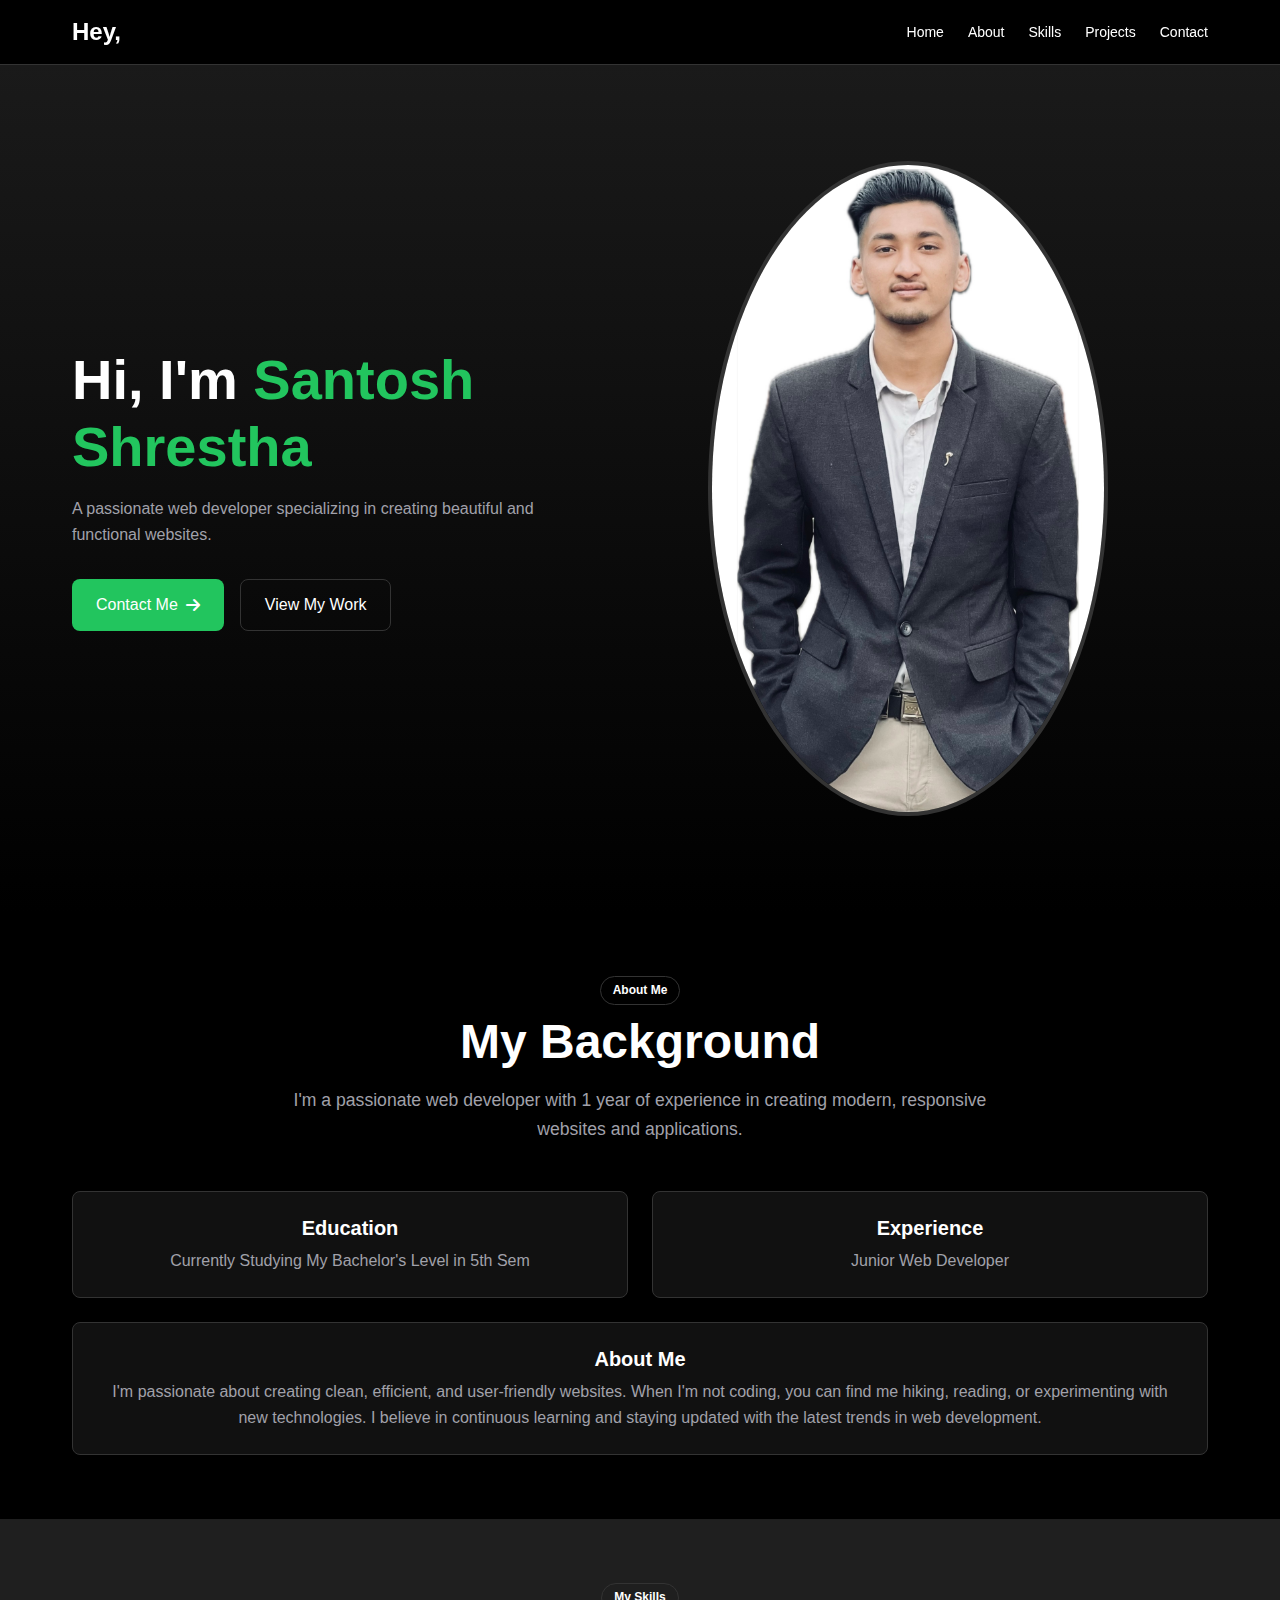
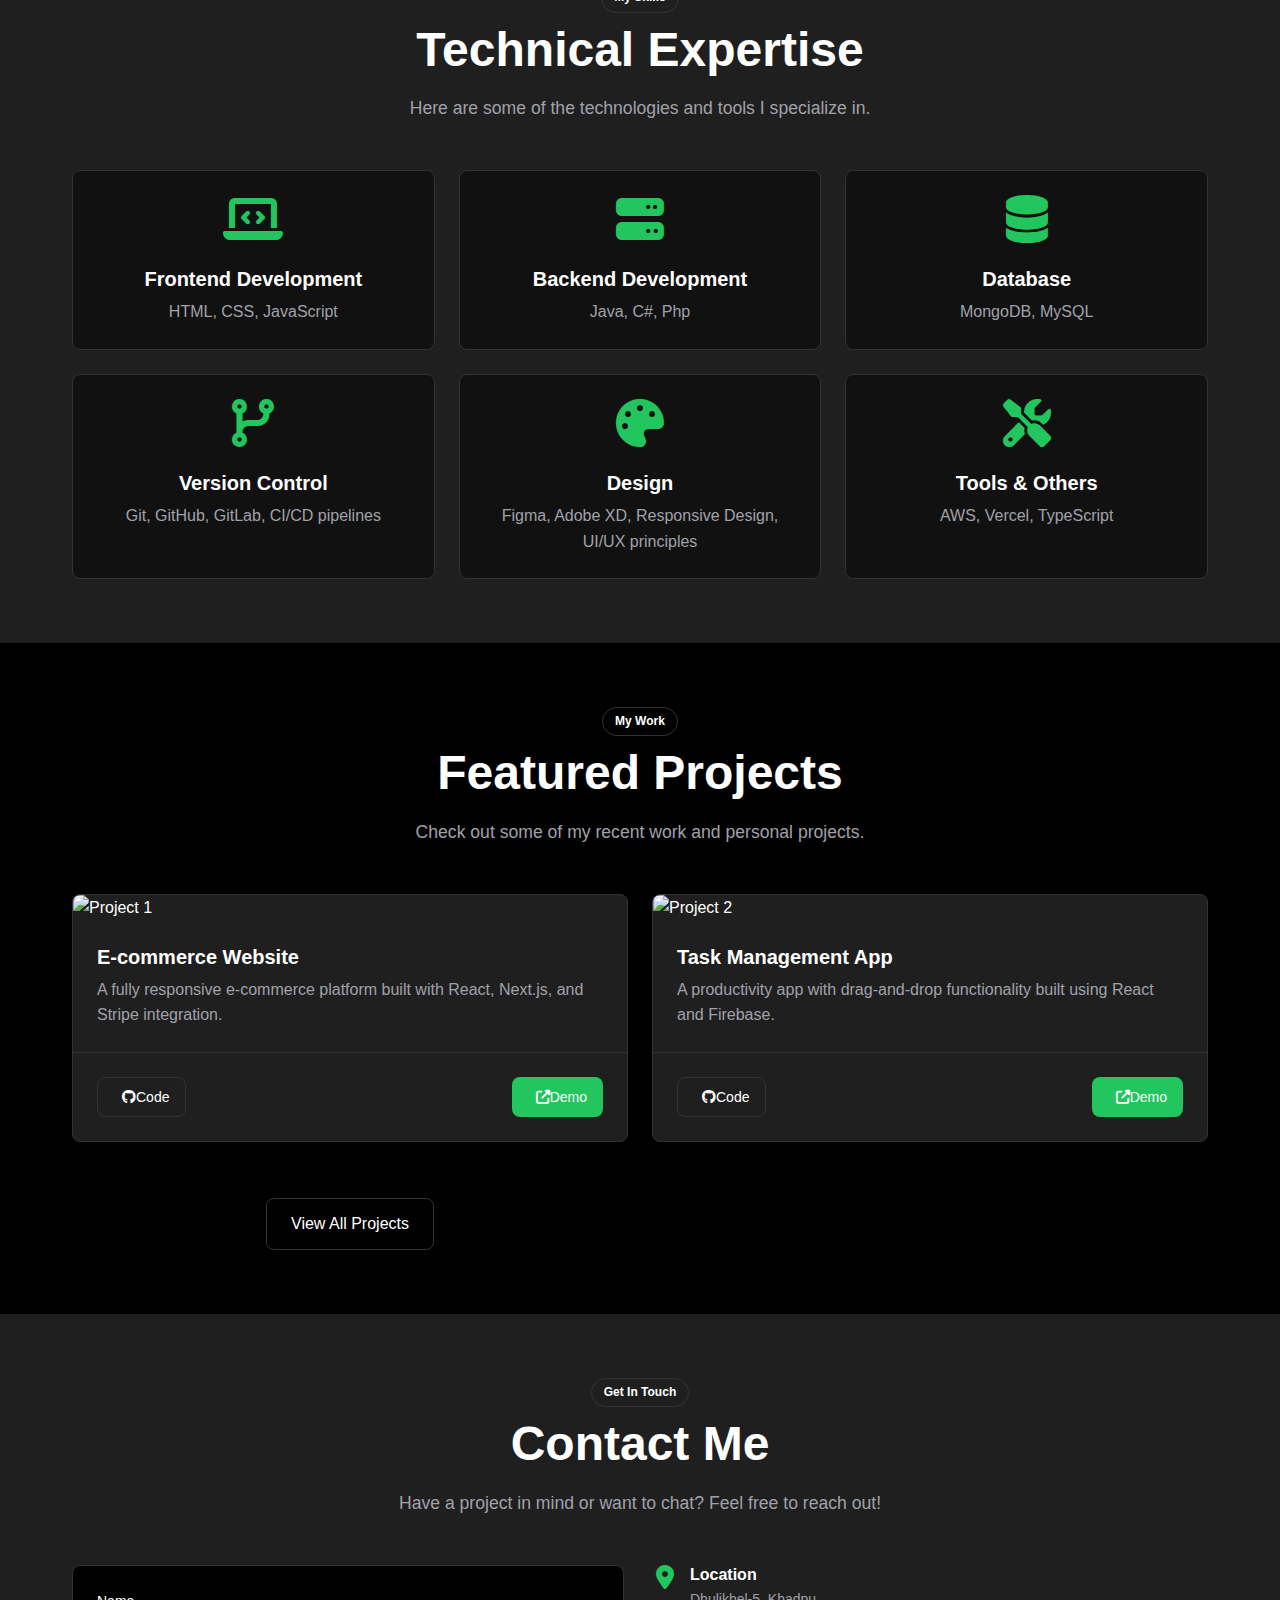
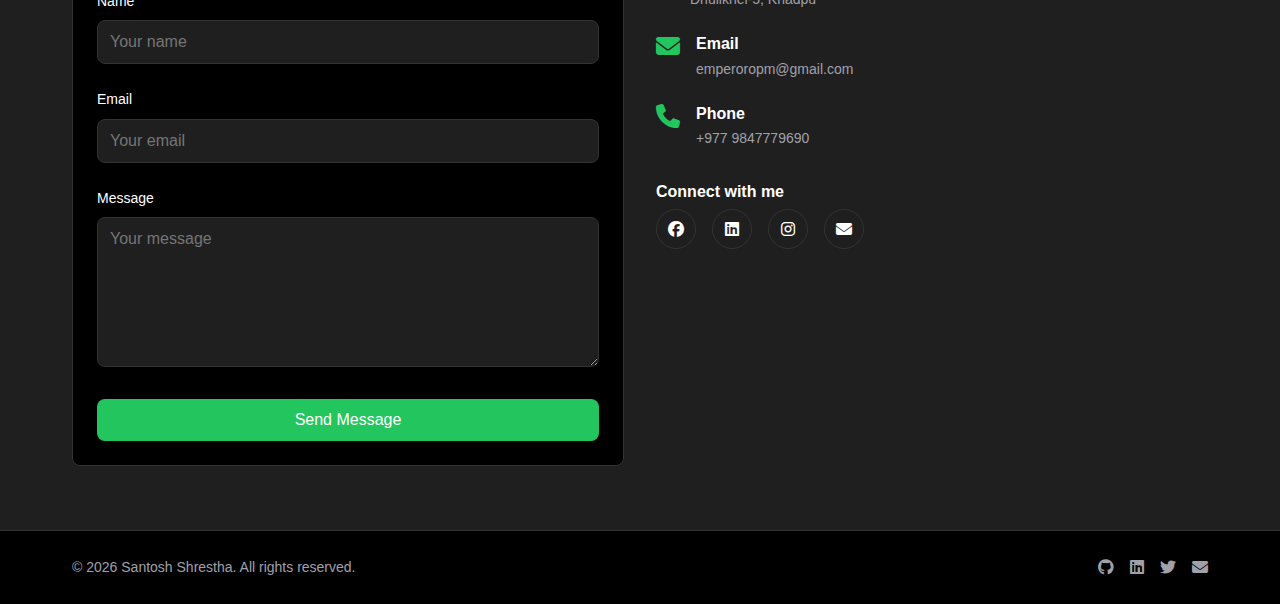
==== commit 1078cc14: "Your commit message" ====
--- a/index.html
+++ b/index.html
@@ -12,7 +12,7 @@
   <!-- Header -->
   <header class="header">
     <div class="container">
-      <a href="#" class="logo">Portfolio</a>
+      <a href="#" class="logo">Hey,</a>
       
       <button class="menu-toggle" id="menu-toggle" aria-label="Toggle menu">
         <i class="fas fa-bars"></i>
@@ -44,7 +44,7 @@
       <div class="container">
         <div class="hero-content">
           <div class="hero-text">
-            <h1 class="hero-title">Hi, I'm <span class="accent">John Doe</span></h1>
+            <h1 class="hero-title">Hi, I'm <span class="accent">Santosh Shrestha</span></h1>
             <p class="hero-subtitle">A passionate web developer specializing in creating beautiful and functional websites.</p>
             <div class="hero-buttons">
               <a href="#contact" class="btn btn-primary">Contact Me <i class="fas fa-arrow-right"></i></a>
@@ -52,7 +52,7 @@
             </div>
           </div>
           <div class="hero-image">
-            <img src="https://via.placeholder.com/400" alt="Profile" class="profile-image">
+            <img src="myphoto.jpeg" alt="Profile" class="profile-image">
           </div>
         </div>
       </div>
@@ -64,21 +64,21 @@
         <div class="section-header">
           <span class="badge">About Me</span>
           <h2 class="section-title">My Background</h2>
-          <p class="section-subtitle">I'm a passionate web developer with 5 years of experience in creating modern, responsive websites and applications.</p>
+          <p class="section-subtitle">I'm a passionate web developer with 1 year of experience in creating modern, responsive websites and applications.</p>
         </div>
         
         <div class="about-cards">
           <div class="card">
             <div class="card-content">
               <h3 class="card-title">Education</h3>
-              <p class="card-text">Bachelor's Degree in Computer Science from University of Technology, 2018</p>
+              <p class="card-text">Currently Studying My Bachelor's Level in 5th Sem</p>
             </div>
           </div>
           
           <div class="card">
             <div class="card-content">
               <h3 class="card-title">Experience</h3>
-              <p class="card-text">Senior Web Developer at Tech Solutions Inc., 2020-Present</p>
+              <p class="card-text">Junior Web Developer</p>
             </div>
           </div>
           
@@ -106,7 +106,7 @@
             <div class="card-content">
               <i class="fas fa-laptop-code skill-icon"></i>
               <h3 class="card-title">Frontend Development</h3>
-              <p class="card-text">HTML, CSS, JavaScript, React, Next.js, Tailwind CSS</p>
+              <p class="card-text">HTML, CSS, JavaScript</p>
             </div>
           </div>
           
@@ -114,7 +114,7 @@
             <div class="card-content">
               <i class="fas fa-server skill-icon"></i>
               <h3 class="card-title">Backend Development</h3>
-              <p class="card-text">Node.js, Express, Python, Django, RESTful APIs</p>
+              <p class="card-text">Java, C#, Php </p>
             </div>
           </div>
           
@@ -122,7 +122,7 @@
             <div class="card-content">
               <i class="fas fa-database skill-icon"></i>
               <h3 class="card-title">Database</h3>
-              <p class="card-text">MongoDB, PostgreSQL, MySQL, Firebase</p>
+              <p class="card-text">MongoDB, MySQL</p>
             </div>
           </div>
           
@@ -146,7 +146,7 @@
             <div class="card-content">
               <i class="fas fa-tools skill-icon"></i>
               <h3 class="card-title">Tools & Others</h3>
-              <p class="card-text">Docker, AWS, Vercel, Netlify, Jest, TypeScript</p>
+              <p class="card-text">AWS, Vercel, TypeScript</p>
             </div>
           </div>
         </div>
@@ -191,20 +191,6 @@
             </div>
           </div>
           
-          <div class="project-card">
-            <img src="https://via.placeholder.com/400x225" alt="Project 3" class="project-image">
-            <div class="project-header">
-              <h3 class="project-title">Weather Dashboard</h3>
-            </div>
-            <div class="project-content">
-              <p class="project-description">A weather application that displays current and forecasted weather using a third-party API.</p>
-            </div>
-            <div class="project-footer">
-              <a href="#" class="btn btn-sm btn-outline"><i class="fab fa-github"></i> Code</a>
-              <a href="#" class="btn btn-sm btn-primary"><i class="fas fa-external-link-alt"></i> Demo</a>
-            </div>
-          </div>
-        </div>
         
         <div class="view-all">
           <a href="#" class="btn btn-outline">View All Projects</a>
@@ -223,7 +209,7 @@
         
         <div class="contact-grid">
           <div class="contact-form-container">
-            <form id="contact-form" class="contact-form">
+            <form action="https://formspree.io/f/xnnppvad" method="POST">
               <div class="form-group">
                 <label for="name">Name</label>
                 <input type="text" id="name" name="name" placeholder="Your name" required>
@@ -248,7 +234,7 @@
               <i class="fas fa-map-marker-alt contact-icon"></i>
               <div>
                 <h3 class="contact-title">Location</h3>
-                <p class="contact-text">San Francisco, CA</p>
+                <p class="contact-text">Dhulikhel-5, Khadpu</p>
               </div>
             </div>
             
@@ -256,7 +242,7 @@
               <i class="fas fa-envelope contact-icon"></i>
               <div>
                 <h3 class="contact-title">Email</h3>
-                <p class="contact-text">hello@example.com</p>
+                <p class="contact-text">emperoropm@gmail.com</p>
               </div>
             </div>
             
@@ -264,17 +250,17 @@
               <i class="fas fa-phone contact-icon"></i>
               <div>
                 <h3 class="contact-title">Phone</h3>
-                <p class="contact-text">+1 (555) 123-4567</p>
+                <p class="contact-text">+977 9847779690</p>
               </div>
             </div>
             
             <div class="social-links">
               <h3 class="contact-title">Connect with me</h3>
               <div class="social-icons">
-                <a href="#" class="social-icon" aria-label="GitHub"><i class="fab fa-github"></i></a>
-                <a href="#" class="social-icon" aria-label="LinkedIn"><i class="fab fa-linkedin"></i></a>
-                <a href="#" class="social-icon" aria-label="Twitter"><i class="fab fa-twitter"></i></a>
-                <a href="mailto:hello@example.com" class="social-icon" aria-label="Email"><i class="fas fa-envelope"></i></a>
+                <a href="https://www.facebook.com/profile.php?id=100077700365118" class="social-icon" aria-label="GitHub"><i class="fab fa-facebook"></i></a>
+                <a href="https://www.instagram.com/santoshresthaa_/" class="social-icon" aria-label="LinkedIn"><i class="fab fa-linkedin"></i></a>
+                <a href="https://www.linkedin.com/in/santosh-shrestha-869738327/" class="social-icon" aria-label="Twitter"><i class="fab fa-instagram"></i></a>
+                <a href="mailto:emperoropm@gmail.com" class="social-icon" aria-label="Email"><i class="fas fa-envelope"></i></a>
               </div>
             </div>
           </div>
@@ -286,7 +272,7 @@
   <!-- Footer -->
   <footer class="footer">
     <div class="container">
-      <p class="copyright">© <span id="current-year"></span> John Doe. All rights reserved.</p>
+      <p class="copyright">© <span id="current-year"></span> Santosh Shrestha. All rights reserved.</p>
       <div class="footer-social">
         <a href="#" class="footer-icon" aria-label="GitHub"><i class="fab fa-github"></i></a>
         <a href="#" class="footer-icon" aria-label="LinkedIn"><i class="fab fa-linkedin"></i></a>
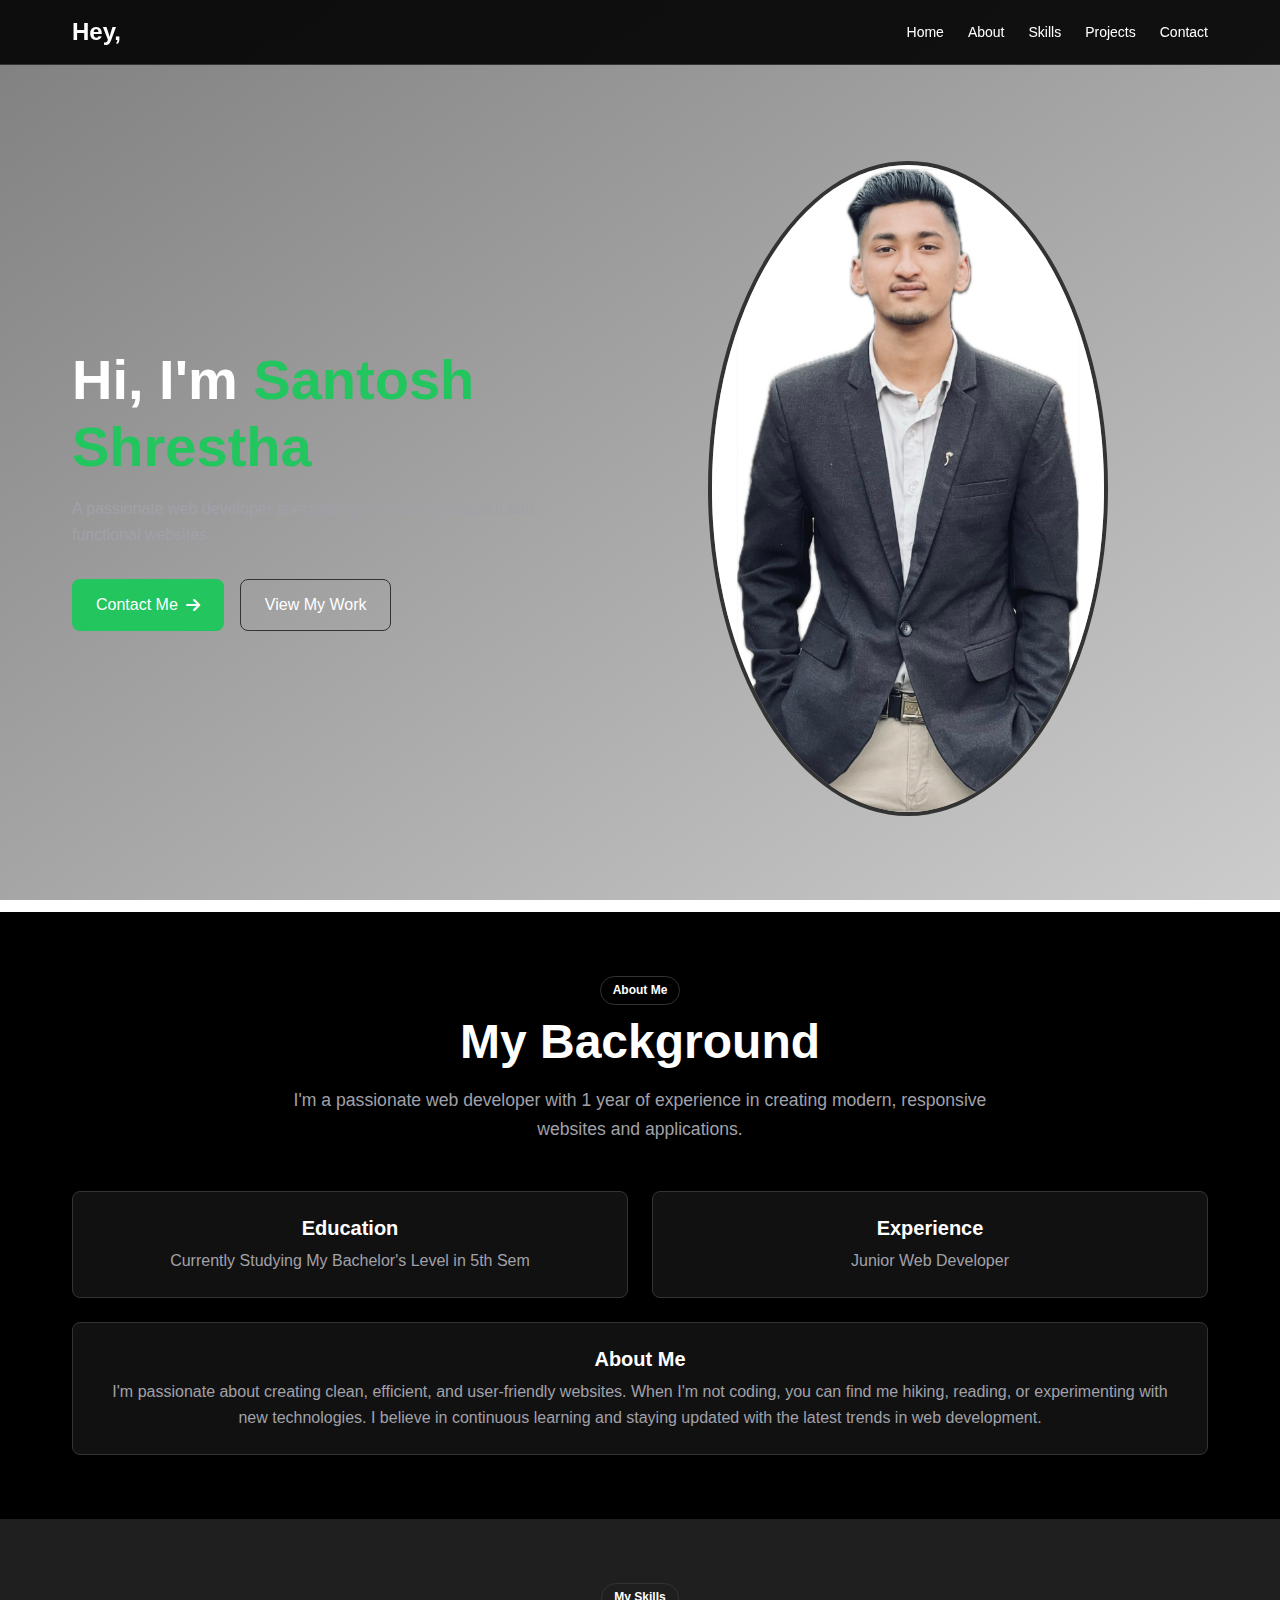
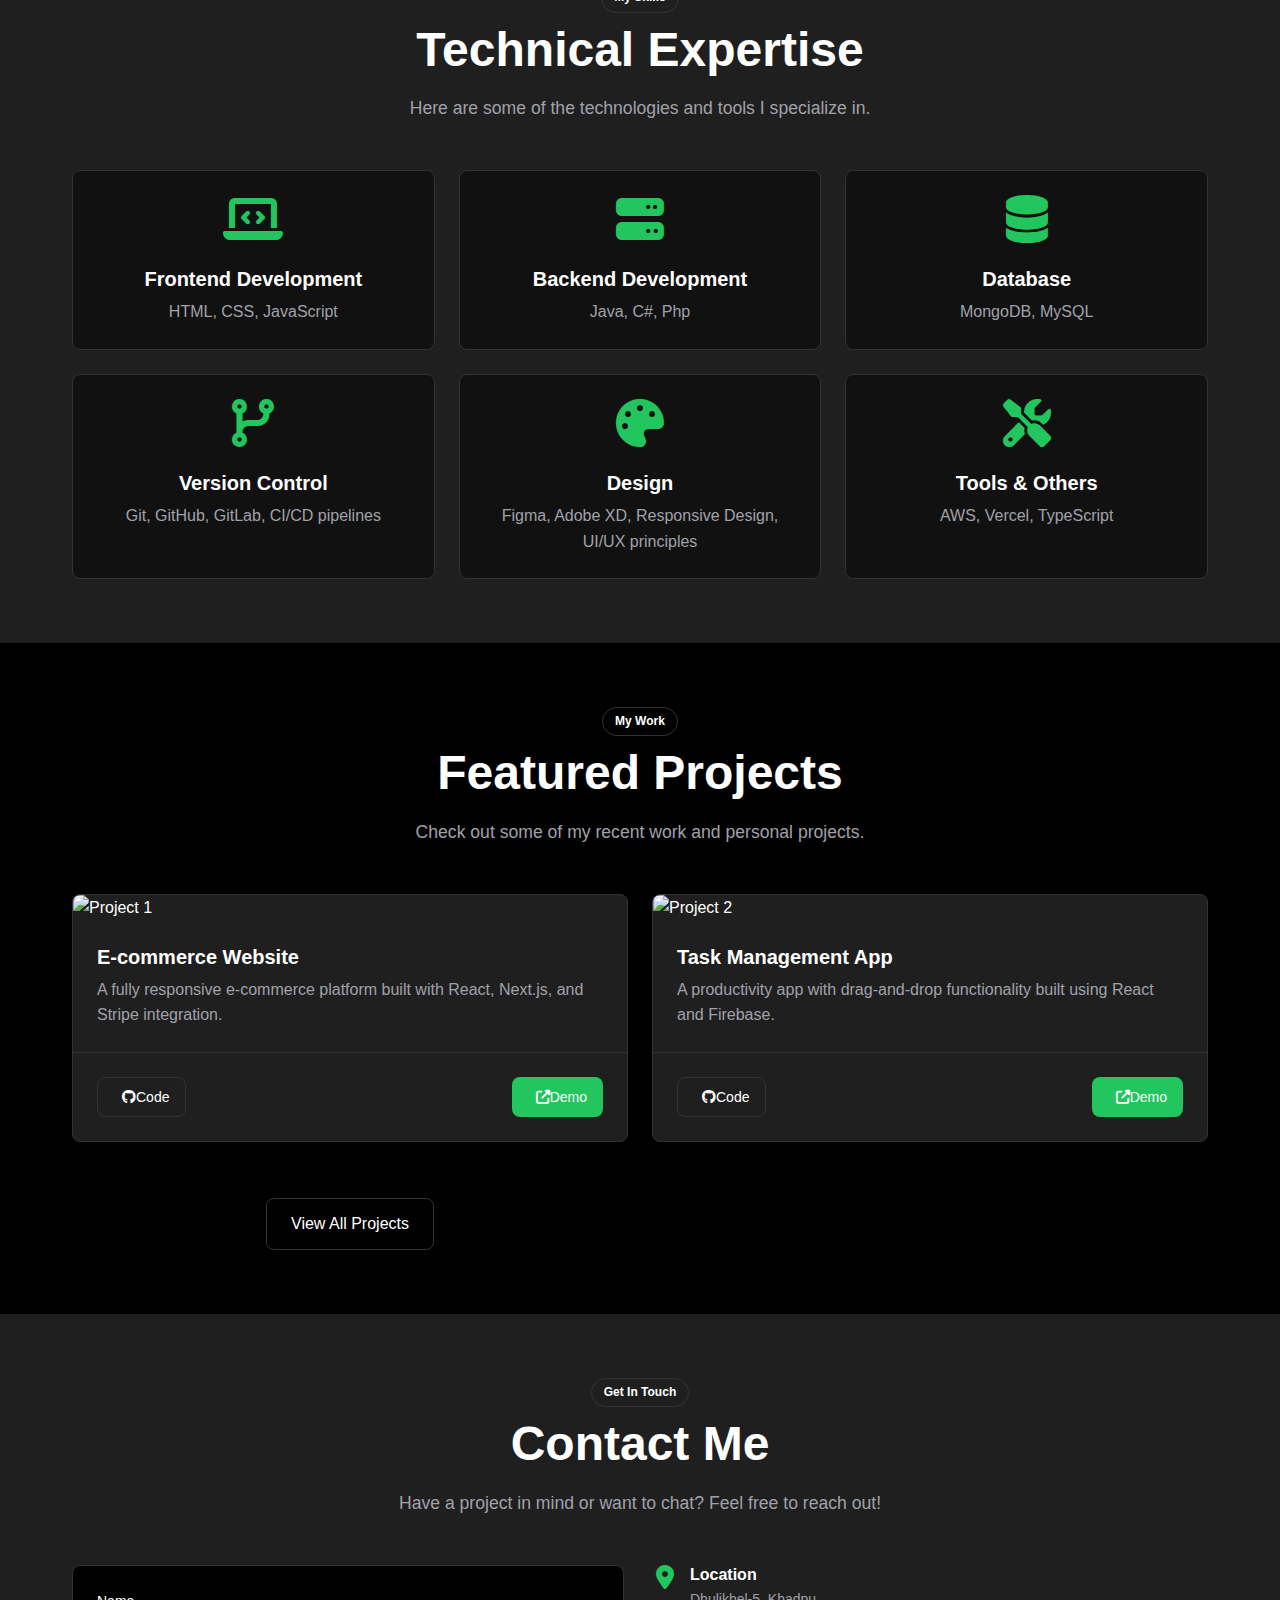
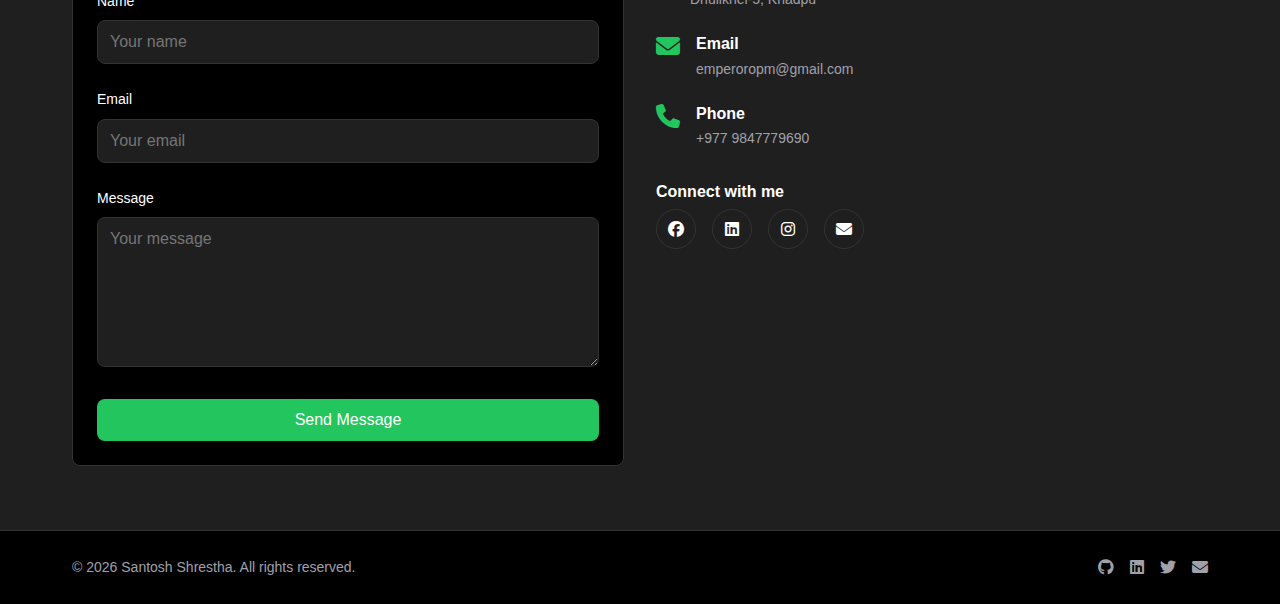
==== commit 2357fb28: "Updates" ====
--- a/index.html
+++ b/index.html
@@ -7,10 +7,14 @@
   <link rel="stylesheet" href="style.css">
   <!-- Font Awesome for icons -->
   <link rel="stylesheet" href="https://cdnjs.cloudflare.com/ajax/libs/font-awesome/6.4.0/css/all.min.css">
+  <script type="module" src="https://unpkg.com/@splinetool/viewer@1.9.82/build/spline-viewer.js"></script>
 </head>
 <body>
-  <!-- Header -->
+  
+
   <header class="header">
+    
+ 
     <div class="container">
       <a href="#" class="logo">Hey,</a>
       
@@ -41,7 +45,9 @@
   <main>
     <!-- Hero Section -->
     <section id="home" class="hero">
-      <div class="container">
+     
+      <div class="container">
+          <spline-viewer class="background" url="https://prod.spline.design/eagRlUCFFJ19DNan/scene.splinecode"></spline-viewer>         
         <div class="hero-content">
           <div class="hero-text">
             <h1 class="hero-title">Hi, I'm <span class="accent">Santosh Shrestha</span></h1>
--- a/style.css
+++ b/style.css
@@ -24,12 +24,30 @@
   
   body {
     font-family: -apple-system, BlinkMacSystemFont, 'Segoe UI', Roboto, Oxygen, Ubuntu, Cantarell, 'Open Sans', 'Helvetica Neue', sans-serif;
-    background-color: var(--color-background);
     color: var(--color-text);
     line-height: 1.6;
     overflow-x: hidden;
   }
-  
+  .background{
+    position:absolute;
+    top:0;
+    left:0;
+    width:100%;
+    height:100%;
+    z-index:-1; /* Sit behind content */
+    pointer-events:auto;
+  }
+  .background::before {
+    content: "";
+    position: absolute;
+    top: 0;
+    left: 0;
+    width: 100%;
+    height: 100%;
+    background: linear-gradient(to bottom right, rgba(0,0,0,0.5), rgba(0,0,0,0.2));
+    z-index:1 ;
+    pointer-events: auto;
+  }
   .container {
     width: 100%;
     max-width: 1200px;
@@ -225,7 +243,7 @@
   
   /* Hero Section */
   .hero {
-    background: linear-gradient(to bottom, #1a1a1a, #000000);
+  
     padding: 6rem 0;
   }
   
@@ -258,7 +276,7 @@
   }
   
   .profile-image {
-    width: 100%;
+    width: 80%;
     max-width: 400px;
     height: auto;
     border-radius: 50%;
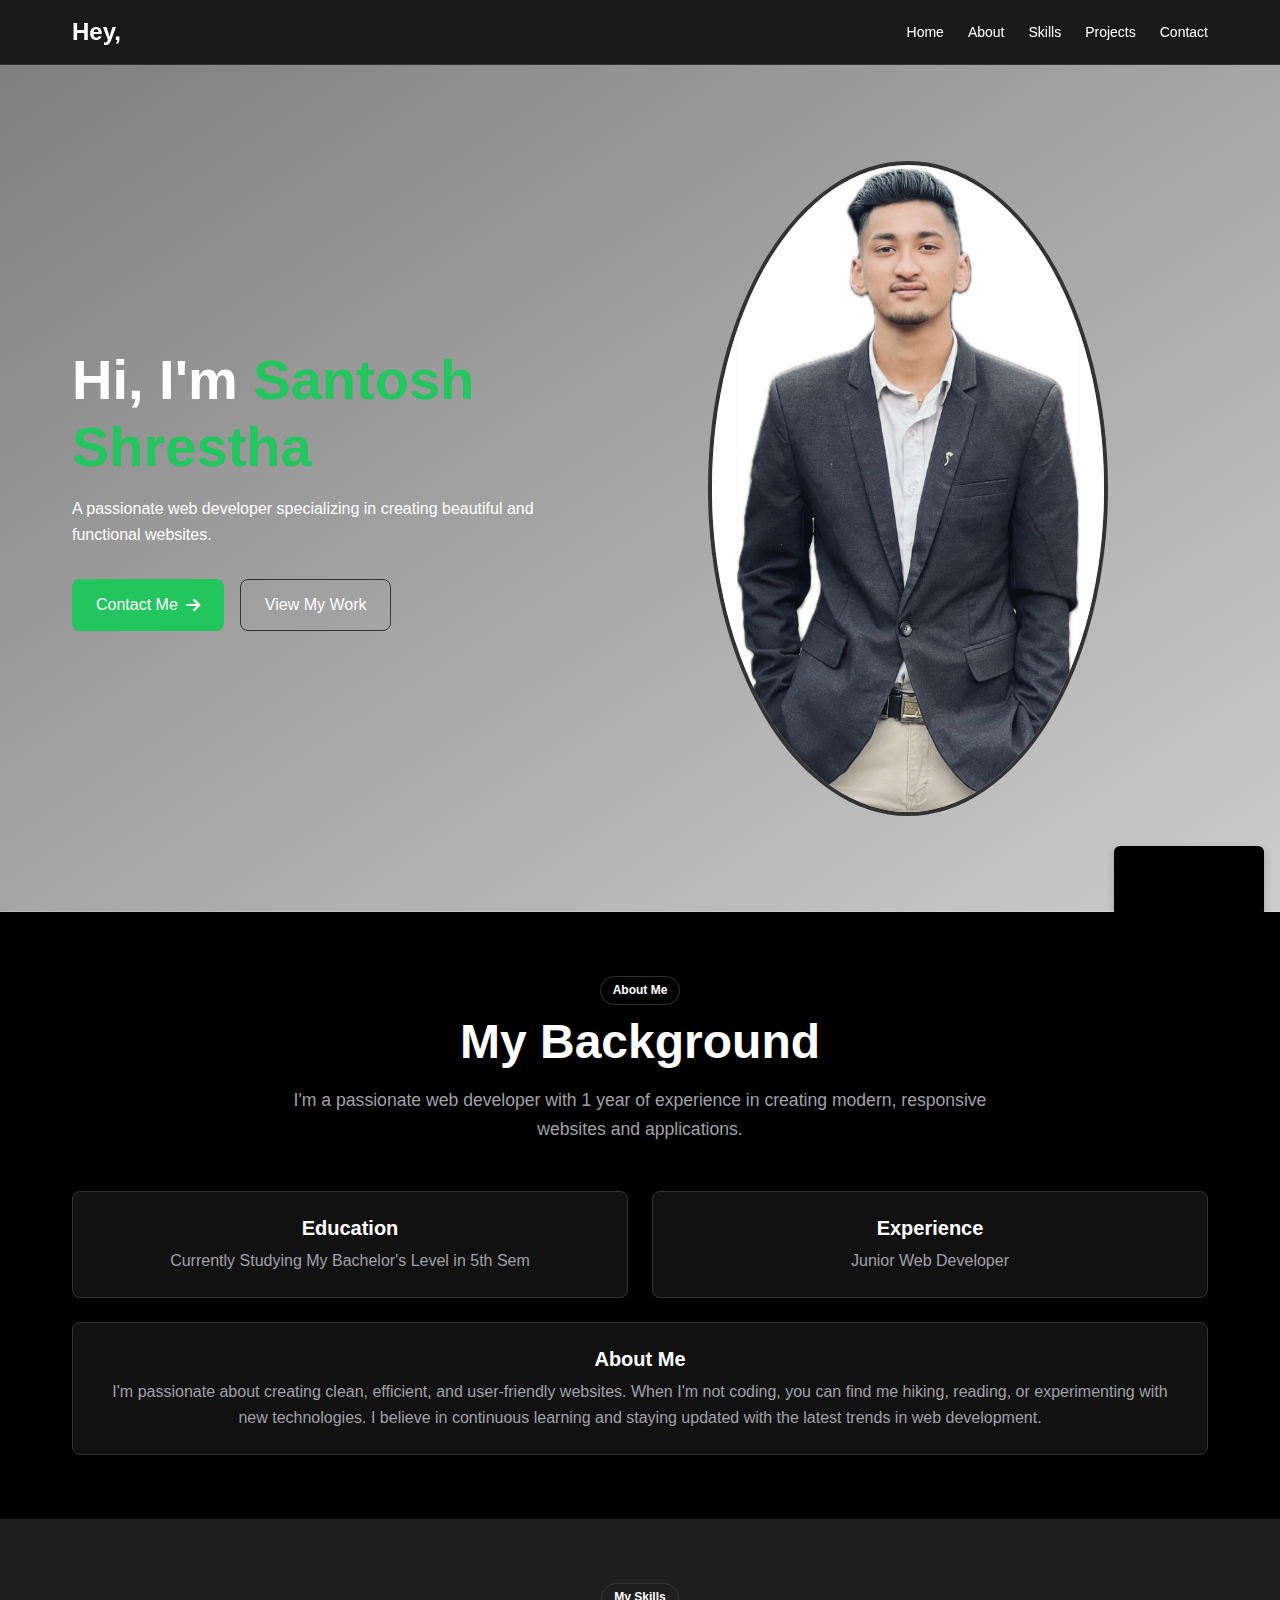
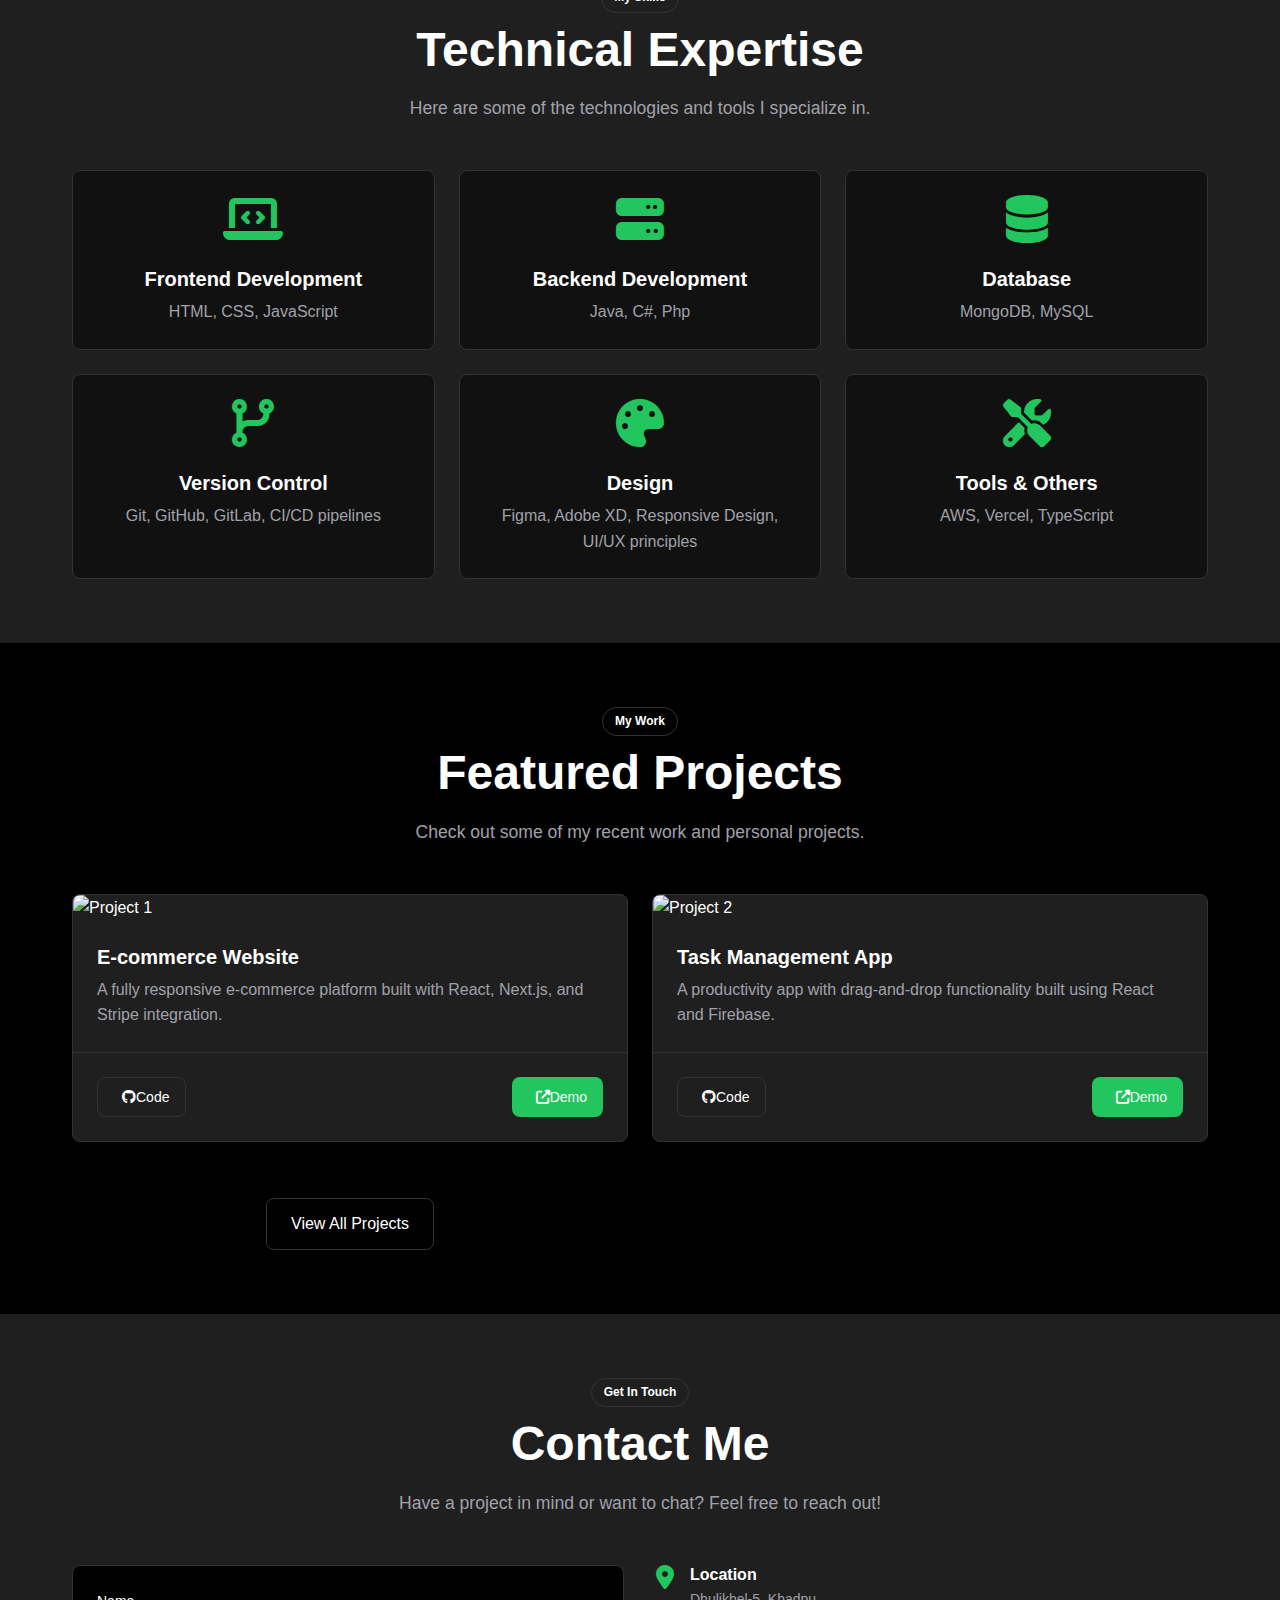
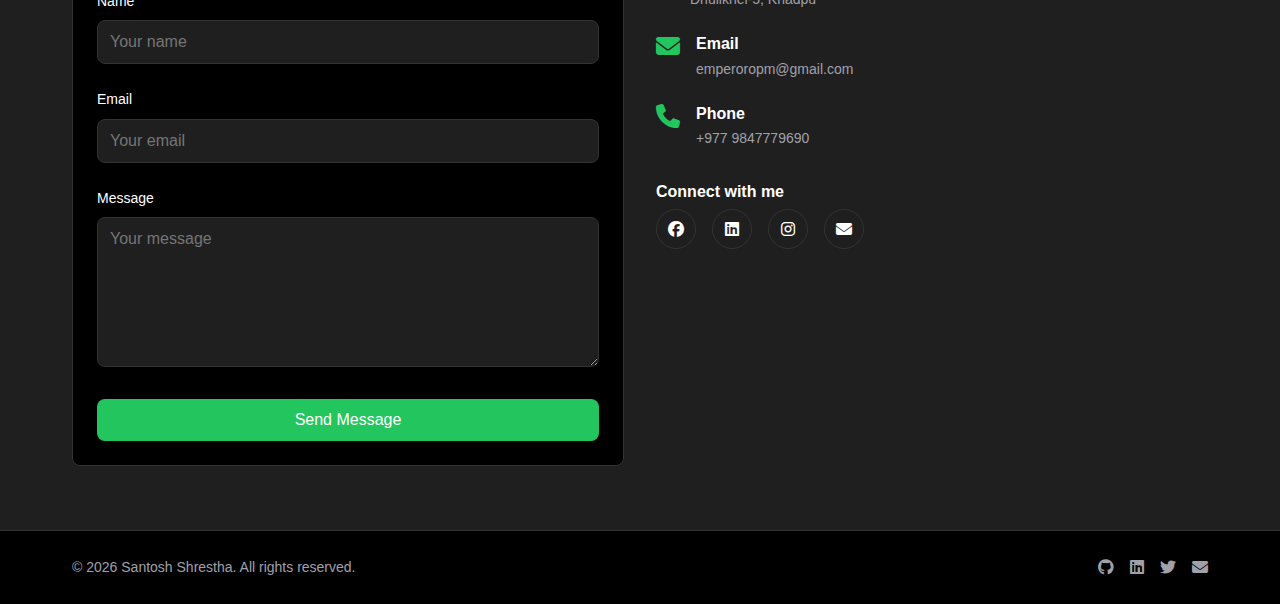
==== commit 52d93f55: "Final" ====
--- a/index.html
+++ b/index.html
@@ -61,6 +61,12 @@
             <img src="myphoto.jpeg" alt="Profile" class="profile-image">
           </div>
         </div>
+        <div class="corner-box"> 
+          <div class="chevrons">
+          <div class="chevron"></div>
+          <div class="chevron"></div>
+        </div>
+      </div>
       </div>
     </section>
 
--- a/style.css
+++ b/style.css
@@ -28,33 +28,7 @@
     line-height: 1.6;
     overflow-x: hidden;
   }
-  .background{
-    position:absolute;
-    top:0;
-    left:0;
-    width:100%;
-    height:100%;
-    z-index:-1; /* Sit behind content */
-    pointer-events:auto;
-  }
-  .background::before {
-    content: "";
-    position: absolute;
-    top: 0;
-    left: 0;
-    width: 100%;
-    height: 100%;
-    background: linear-gradient(to bottom right, rgba(0,0,0,0.5), rgba(0,0,0,0.2));
-    z-index:1 ;
-    pointer-events: auto;
-  }
-  .container {
-    width: 100%;
-    max-width: 1200px;
-    margin: 0 auto;
-    padding: 0 2rem;
-  }
-  
+ 
   a {
     text-decoration: none;
     color: inherit;
@@ -243,13 +217,14 @@
   
   /* Hero Section */
   .hero {
-  
     padding: 6rem 0;
+    position: relative;
+    overflow: hidden;
   }
   
   .hero-content {
     display: grid;
-    grid-template-columns: 1fr;
+    grid-template-columns: 1fr 1fr;
     gap: 2rem;
     align-items: center;
   }
@@ -260,14 +235,15 @@
   }
   
   .hero-subtitle {
-    color: var(--color-text-muted);
+    color: white;
     margin-bottom: 2rem;
     max-width: 600px;
   }
   
   .hero-buttons {
     display: flex;
-    flex-direction: column;
+    flex-direction: row;
+    flex-wrap: wrap;
     gap: 1rem;
   }
   
@@ -276,13 +252,140 @@
   }
   
   .profile-image {
-    width: 80%;
+    width: 100%;
     max-width: 400px;
     height: auto;
     border-radius: 50%;
     border: 4px solid var(--color-border);
     margin: 0 auto;
     display: block;
+  }
+  
+  .background {
+    position: absolute;
+    top: 0;
+    left: 0;
+    width: 100%;
+    height: 100%;
+    z-index: -1;
+    pointer-events: auto;
+  }
+  
+  .background::before {
+    content: "";
+    position: absolute;
+    top: 0;
+    left: 0;
+    width: 100%;
+    height: 100%;
+    background: linear-gradient(to bottom right, rgba(0, 0, 0, 0.5), rgba(0, 0, 0, 0.2));
+    background-size: cover;
+    background-position: center;
+    z-index: 1;
+    pointer-events: auto;
+  }
+  
+  .container {
+   
+    width: 100%;
+    max-width: 1200px;
+    margin: 0 auto;
+    padding: 0 2rem;
+  }
+  .corner-box {
+    position: absolute;
+    bottom: 1rem;
+    right: 1rem;
+    width: 150px;
+    height: 70px;
+    background-color: black; /* or any color */
+    border-radius: 6px;
+    z-index: 2;
+    box-shadow: 0 4px 8px rgba(0, 0, 0, 0.2);
+    margin-bottom:-20px;
+  }
+  .chevrons {
+    position: relative;
+    width: 24px;
+    height: 24px;
+  }
+  
+  .chevron {
+    position: absolute;
+    width: 28px;
+    height: 8px;
+    opacity: 0;
+    transform: scale(0.3);
+    animation: move-chevron 3s ease-out infinite;
+    margin-left:60px;
+  }
+  
+  .chevron:first-child {
+    animation: move-chevron 3s ease-out 1s infinite;
+  }
+  
+  .chevron:before, .chevron:after {
+    content: '';
+    position: absolute;
+    top: 0;
+    height: 100%;
+    width: 50%;
+    background: #f8f3f3;
+  }
+  
+  .chevron:before {
+    left: 0;
+    transform: skewY(30deg);
+  }
+  
+  .chevron:after {
+    right: 0;
+    width: 50%;
+    transform: skewY(-30deg);
+  }
+  
+  @keyframes move-chevron {
+    25% { opacity: 1; }
+    33% { opacity: 1; transform: translateY(30px); }
+    67% { opacity: 1; transform: translateY(40px); }
+    100% { opacity: 0; transform: translateY(55px) scale(0.5); }
+  }
+  /* 🌐 Responsive Media Queries */
+  
+  @media (max-width: 1024px) {
+    .hero-title {
+      font-size: 2rem;
+    }
+  
+    .hero-subtitle {
+      font-size: 1rem;
+    }
+  }
+  
+  @media (max-width: 768px) {
+    .hero-content {
+      grid-template-columns: 1fr;
+      text-align: center;
+    }
+  
+    .hero-buttons {
+      flex-direction: column;
+      align-items: center;
+    }
+  
+    .profile-image {
+      width: 60%;
+    }
+  }
+  
+  @media (max-width: 480px) {
+    .hero-title {
+      font-size: 1.75rem;
+    }
+  
+    .profile-image {
+      width: 80%;
+    }
   }
   
   /* About Section */
@@ -537,6 +640,7 @@
     .copyright {
       text-align: left;
     }
+    
   }
   
   @media (min-width: 1024px) {
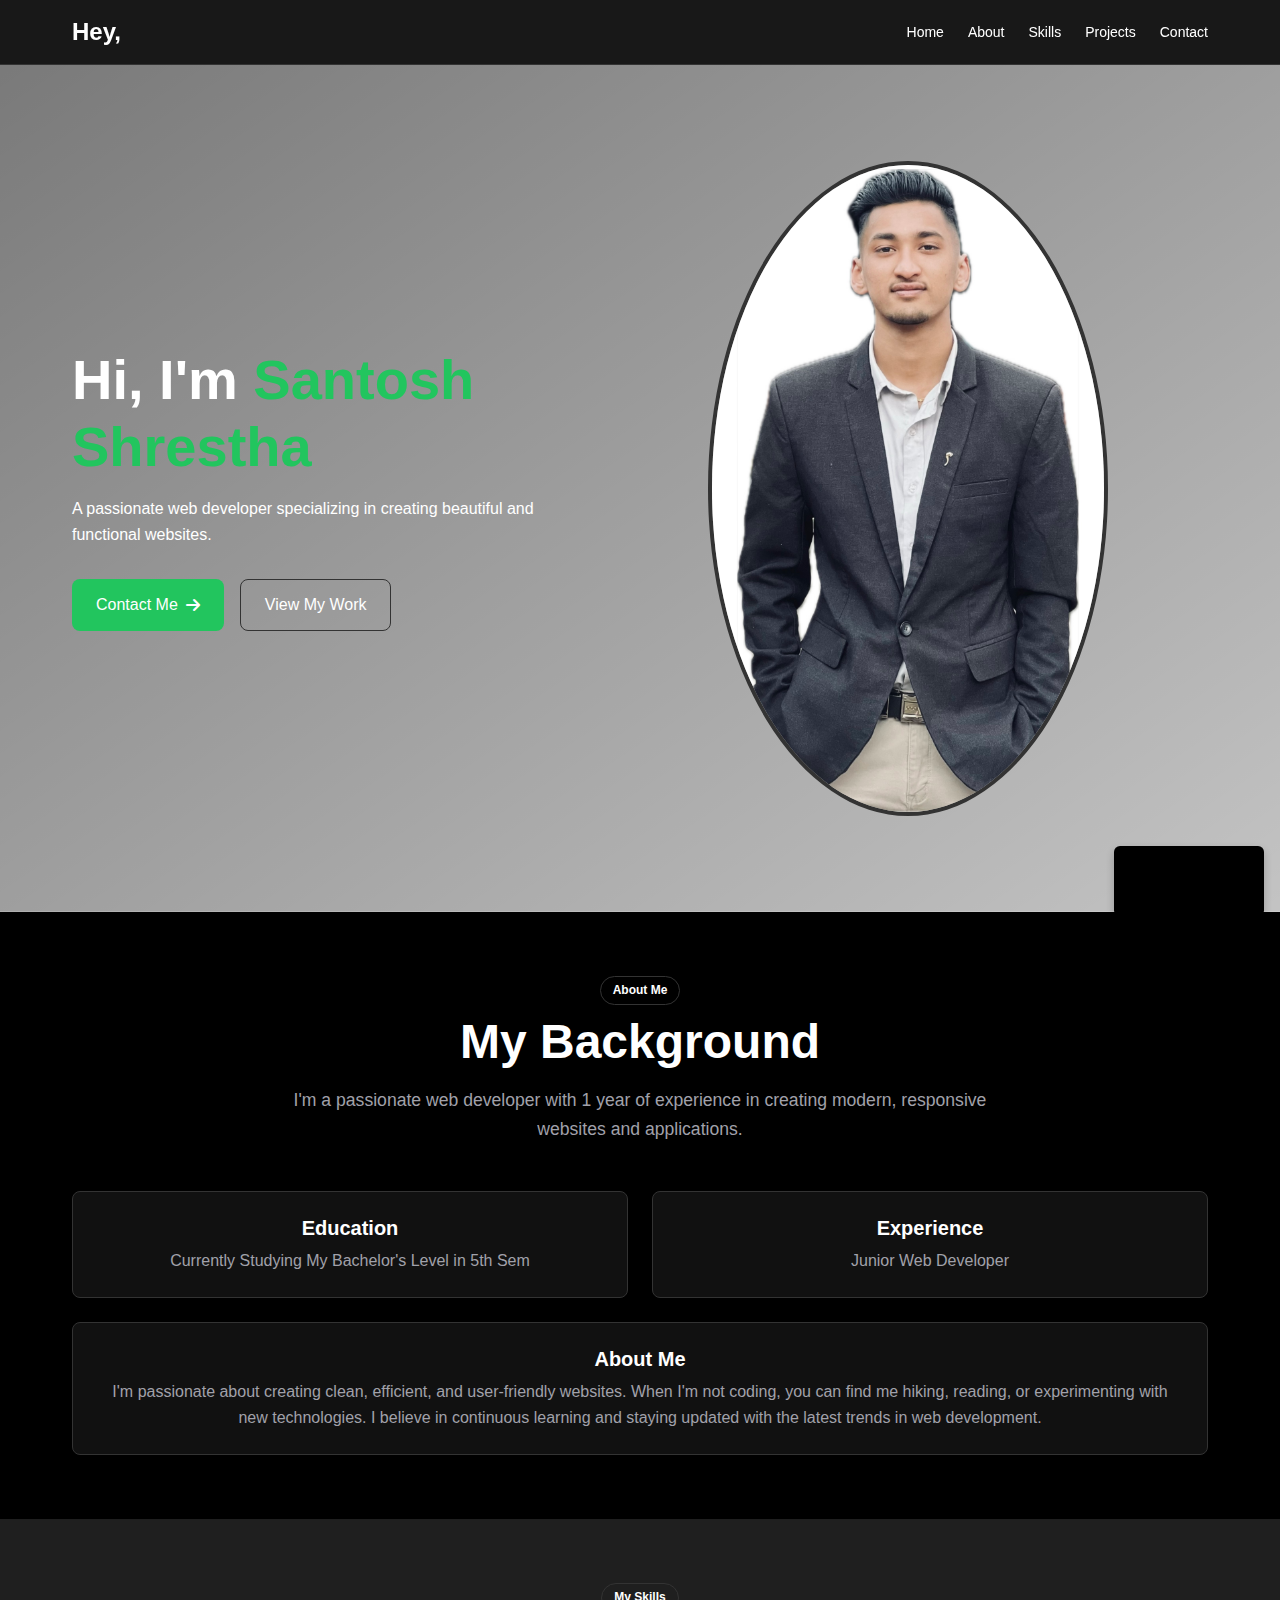
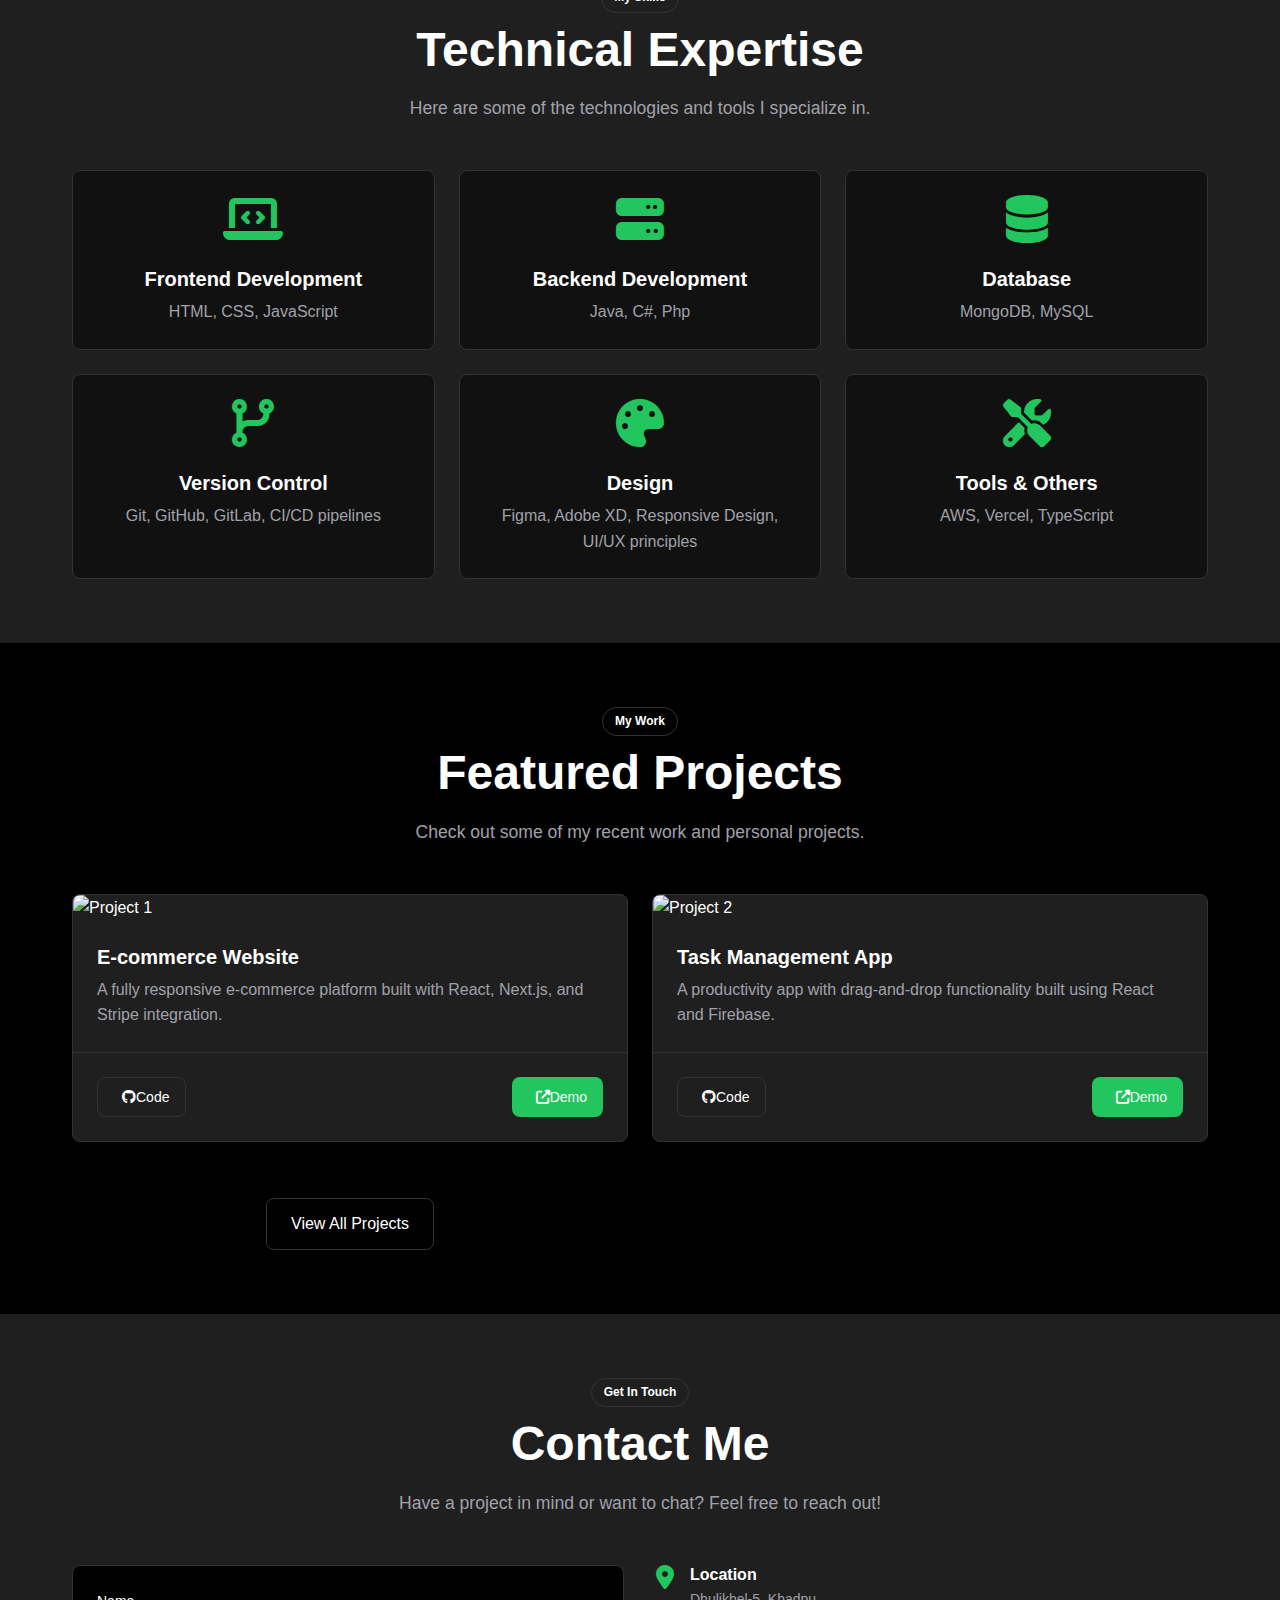
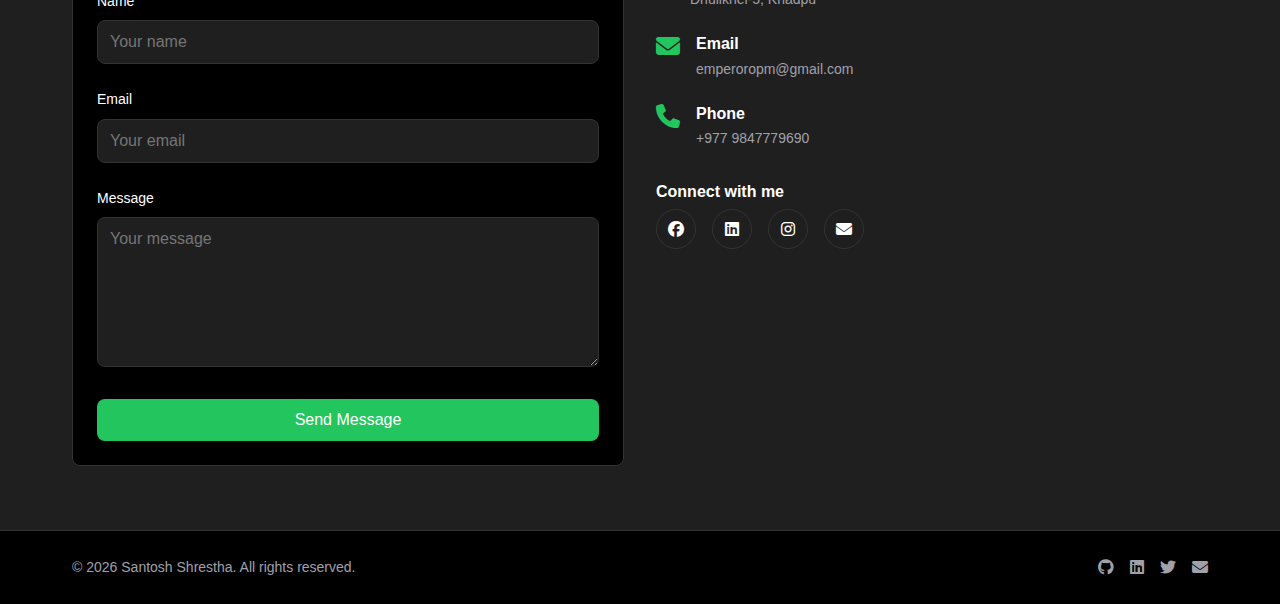
==== commit 7a660e45: "Last i guess" ====
--- a/index.html
+++ b/index.html
@@ -293,7 +293,16 @@
       </div>
     </div>
   </footer>
-
+  <script>
+    window.addEventListener('load', () => {
+      const preloader = document.getElementById('preloader');
+      document.body.classList.add('loaded');
+
+      setTimeout(() => {
+        preloader.style.display = 'none';
+      }, 500);
+    });
+  </script>
   <script src="script.js"></script>
 </body>
 </html>--- a/style.css
+++ b/style.css
@@ -27,8 +27,41 @@
     color: var(--color-text);
     line-height: 1.6;
     overflow-x: hidden;
-  }
- 
+    opacity: 0;
+    transition: opacity 0.5s ease-in-out;
+    background: #f4f4f4;
+  }
+  body.loaded {
+    opacity: 1;
+  }
+
+  #preloader {
+    position: fixed;
+    top: 0;
+    left: 0;
+    width: 100%;
+    height: 100%;
+    background-color: #111;
+    display: flex;
+    justify-content: center;
+    align-items: center;
+    z-index: 9999;
+  }
+
+  .spinner {
+    width: 50px;
+    height: 50px;
+    border: 6px solid #ccc;
+    border-top: 6px solid #09f;
+    border-radius: 50%;
+    animation: spin 1s linear infinite;
+  }
+
+  @keyframes spin {
+    to {
+      transform: rotate(360deg);
+    }
+  }
   a {
     text-decoration: none;
     color: inherit;
@@ -227,6 +260,9 @@
     grid-template-columns: 1fr 1fr;
     gap: 2rem;
     align-items: center;
+    position:relative;
+    z-index: 2;
+    pointer-events: none;
   }
   
   .hero-title {
@@ -245,6 +281,7 @@
     flex-direction: row;
     flex-wrap: wrap;
     gap: 1rem;
+    pointer-events: auto;
   }
   
   .accent {
@@ -259,15 +296,16 @@
     border: 4px solid var(--color-border);
     margin: 0 auto;
     display: block;
-  }
-  
+    
+  }
+ 
   .background {
     position: absolute;
     top: 0;
     left: 0;
     width: 100%;
     height: 100%;
-    z-index: -1;
+    z-index: 0;
     pointer-events: auto;
   }
   
@@ -282,7 +320,7 @@
     background-size: cover;
     background-position: center;
     z-index: 1;
-    pointer-events: auto;
+    pointer-events: none;
   }
   
   .container {
